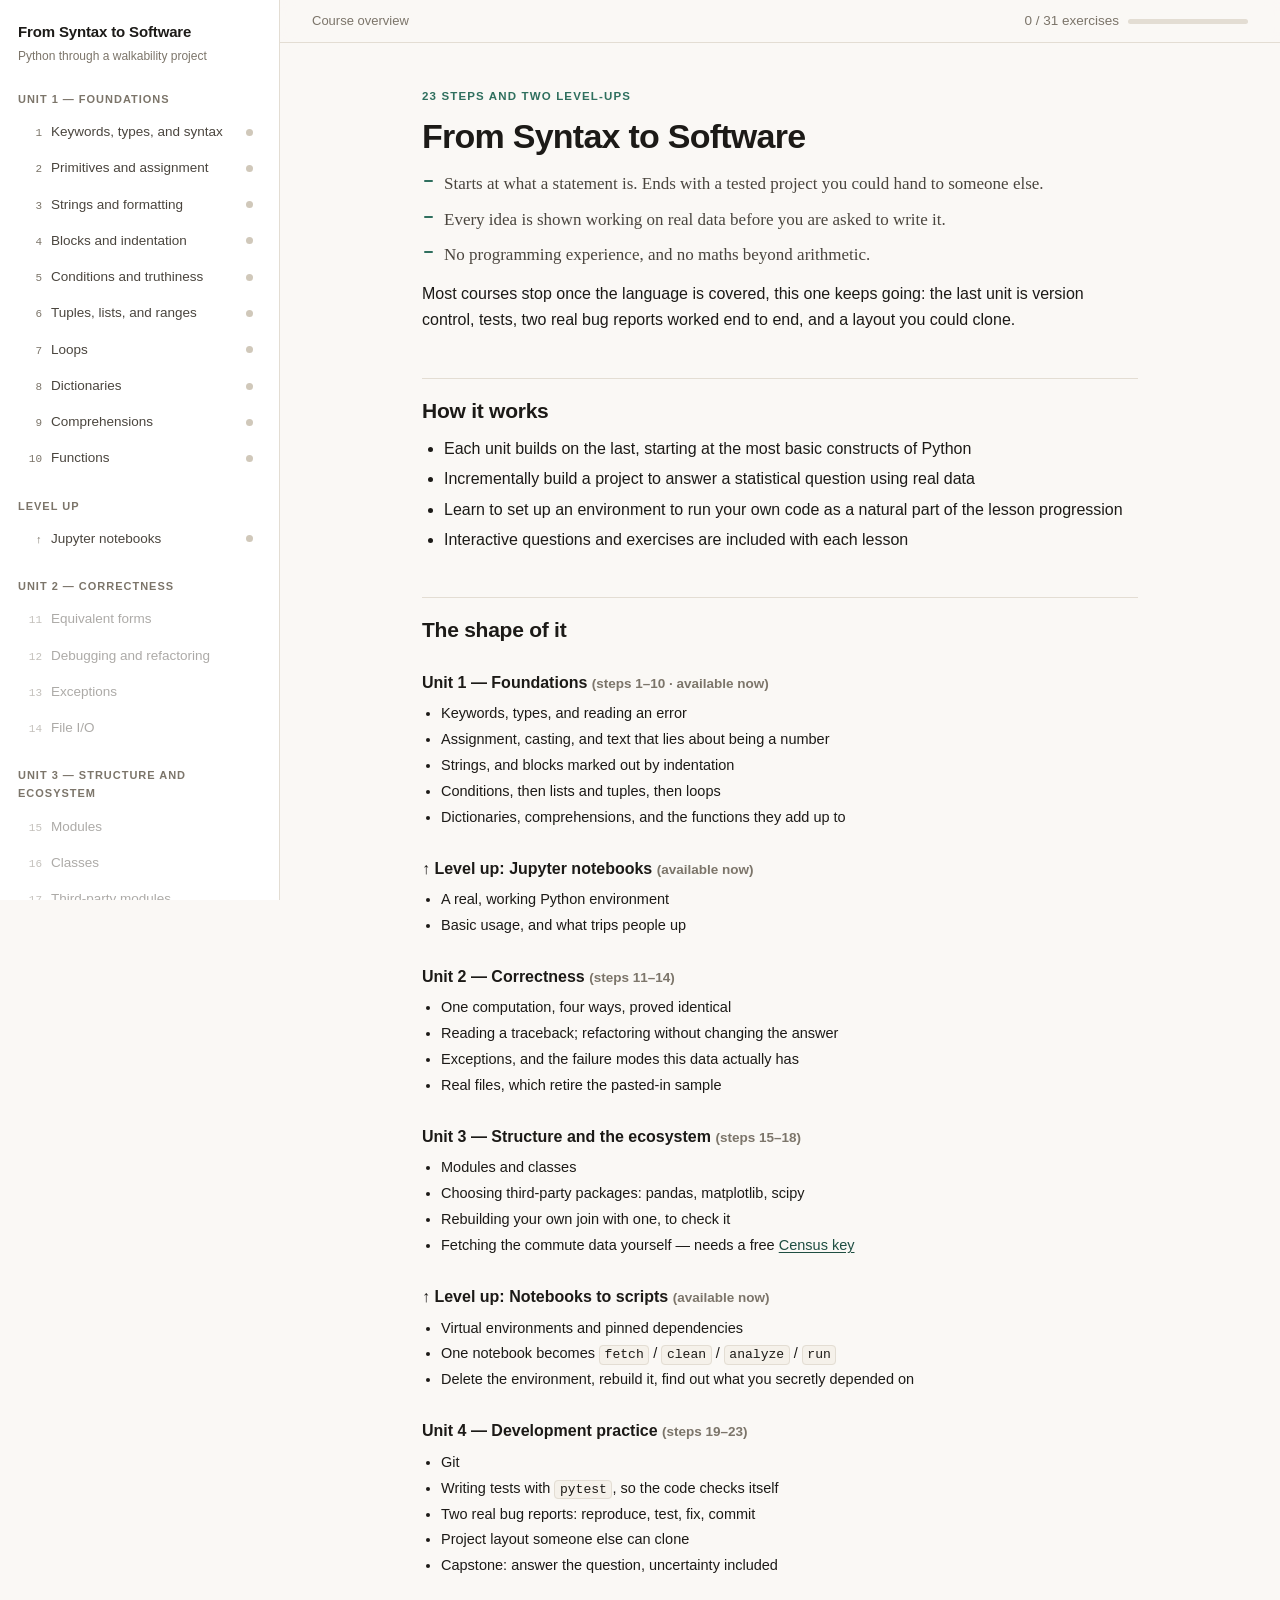
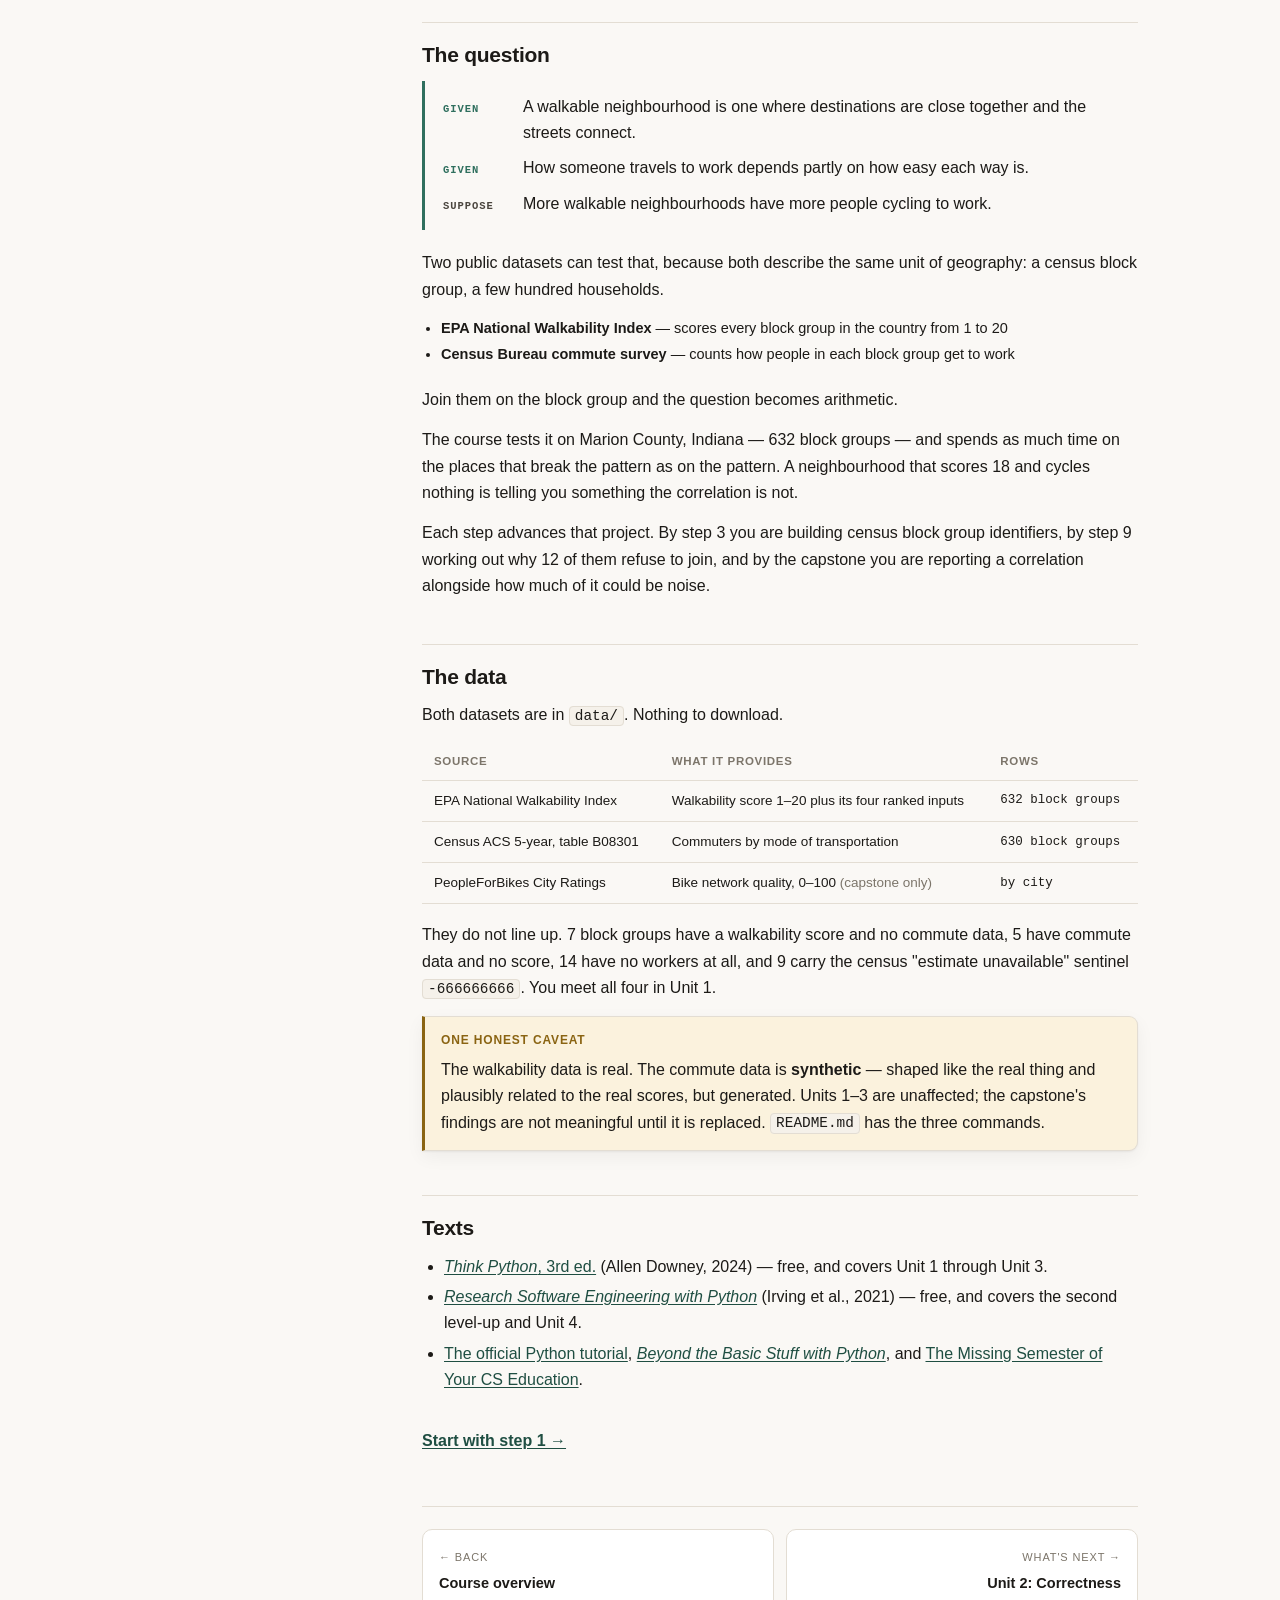
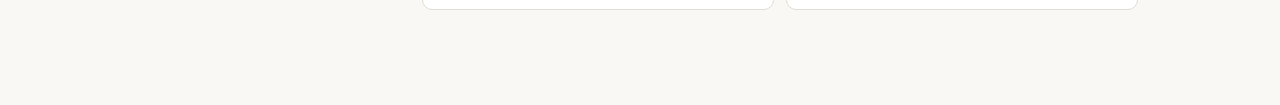
==== index.html @ 18510eaa "Step 3: diagram first, descriptions as a colour-coded list The diagram now comes straight after the " ====
<!doctype html>
<html lang="en">
<head>
<meta charset="utf-8">
<meta name="viewport" content="width=device-width,initial-scale=1">
<title>From Syntax to Software — Python Through a Walkability Project</title>
<link rel="stylesheet" href="assets/course.css?v=05c68d00">
</head>
<body>
<div class="shell">
  <div id="sidebar"></div>
  <div class="main">
    <div id="topbar"></div>
    <div class="wrap">

      <p class="eyebrow">23 steps and two level-ups</p>
      <h1>From Syntax to Software</h1>
      <ul class="lede-points">
        <li>Starts at what a statement is. Ends with a tested project you could
        hand to someone else.</li>
        <li>Every idea is shown working on real data before you are asked to
        write it.</li>
        <li>No programming experience, and no maths beyond arithmetic.</li>
      </ul>

      <p>Most courses stop once the language is covered, this one keeps going:
      the last unit is version control, tests, two real bug reports worked end
      to end, and a layout you could clone.</p>

      <h2>How it works</h2>
      <ul>
        <li>Each unit builds on the last, starting at the most basic constructs
        of Python</li>
        <li>Incrementally build a project to answer a statistical question
        using real data</li>
        <li>Learn to set up an environment to run your own code as a natural
        part of the lesson progression</li>
        <li>Interactive questions and exercises are included with each
        lesson</li>
      </ul>

      <h2>The shape of it</h2>

      <h3>Unit 1 — Foundations <span class="small">(steps 1–10 · available now)</span></h3>
      <ul class="tight">
        <li>Keywords, types, and reading an error</li>
        <li>Assignment, casting, and text that lies about being a number</li>
        <li>Strings, and blocks marked out by indentation</li>
        <li>Conditions, then lists and tuples, then loops</li>
        <li>Dictionaries, comprehensions, and the functions they add up to</li>
      </ul>

      <h3>↑ Level up: Jupyter notebooks <span class="small">(available now)</span></h3>
      <ul class="tight">
        <li>A real, working Python environment</li>
        <li>Basic usage, and what trips people up</li>
      </ul>

      <h3>Unit 2 — Correctness <span class="small">(steps 11–14)</span></h3>
      <ul class="tight">
        <li>One computation, four ways, proved identical</li>
        <li>Reading a traceback; refactoring without changing the answer</li>
        <li>Exceptions, and the failure modes this data actually has</li>
        <li>Real files, which retire the pasted-in sample</li>
      </ul>

      <h3>Unit 3 — Structure and the ecosystem <span class="small">(steps 15–18)</span></h3>
      <ul class="tight">
        <li>Modules and classes</li>
        <li>Choosing third-party packages: pandas, matplotlib, scipy</li>
        <li>Rebuilding your own join with one, to check it</li>
        <li>Fetching the commute data yourself — needs a free
        <a href="https://api.census.gov/data/key_signup.html">Census key</a></li>
      </ul>

      <h3>↑ Level up: Notebooks to scripts <span class="small">(available now)</span></h3>
      <ul class="tight">
        <li>Virtual environments and pinned dependencies</li>
        <li>One notebook becomes <code>fetch</code> / <code>clean</code> /
        <code>analyze</code> / <code>run</code></li>
        <li>Delete the environment, rebuild it, find out what you secretly
        depended on</li>
      </ul>

      <h3>Unit 4 — Development practice <span class="small">(steps 19–23)</span></h3>
      <ul class="tight">
        <li>Git</li>
        <li>Writing tests with <code>pytest</code>, so the code checks itself</li>
        <li>Two real bug reports: reproduce, test, fix, commit</li>
        <li>Project layout someone else can clone</li>
        <li>Capstone: answer the question, uncertainty included</li>
      </ul>

      <h2>The question</h2>
      <div class="premise">
        <p><span class="lbl">Given</span><span>A walkable neighbourhood is one
        where destinations are close together and the streets connect.</span></p>
        <p><span class="lbl">Given</span><span>How someone travels to work
        depends partly on how easy each way is.</span></p>
        <p><span class="lbl">Suppose</span><span>More walkable neighbourhoods
        have more people cycling to work.</span></p>
      </div>

      <p>Two public datasets can test that, because both describe the same
      unit of geography: a census block group, a few hundred households.</p>
      <ul class="tight">
        <li><b>EPA National Walkability Index</b> — scores every block group in
        the country from 1 to 20</li>
        <li><b>Census Bureau commute survey</b> — counts how people in each
        block group get to work</li>
      </ul>
      <p>Join them on the block group and the question becomes arithmetic.</p>
      <p>The course tests it on Marion County, Indiana — 632 block groups — and
      spends as much time on the places that break the pattern as on the
      pattern. A neighbourhood that scores 18 and cycles nothing is telling you
      something the correlation is not.</p>
      <p>Each step advances that project. By step 3 you are building census
      block group identifiers, by step 9 working out why 12 of them refuse to
      join, and by the capstone you are reporting a correlation alongside how
      much of it could be noise.</p>

      <h2>The data</h2>
      <p>Both datasets are in <code>data/</code>. Nothing to download.</p>
      <div class="tablewrap">
      <table>
        <thead><tr><th>Source</th><th>What it provides</th><th>Rows</th></tr></thead>
        <tbody>
          <tr><td>EPA National Walkability Index</td>
              <td>Walkability score 1–20 plus its four ranked inputs</td>
              <td class="mono">632 block groups</td></tr>
          <tr><td>Census ACS 5-year, table B08301</td>
              <td>Commuters by mode of transportation</td>
              <td class="mono">630 block groups</td></tr>
          <tr><td>PeopleForBikes City Ratings</td>
              <td>Bike network quality, 0–100 <span class="small">(capstone only)</span></td>
              <td class="mono">by city</td></tr>
        </tbody>
      </table>
      </div>
      <p>They do not line up. 7 block groups have a walkability score and no
      commute data, 5 have commute data and no score, 14 have no workers at
      all, and 9 carry the census "estimate unavailable" sentinel
      <code>-666666666</code>. You meet all four in Unit 1.</p>

      <div class="note warn">
        <h4>One honest caveat</h4>
        <p>The walkability data is real. The commute data is
        <b>synthetic</b> — shaped like the real thing and plausibly related to
        the real scores, but generated. Units 1–3 are unaffected; the
        capstone's findings are not meaningful until it is replaced.
        <code>README.md</code> has the three commands.</p>
      </div>

      <h2>Texts</h2>
      <ul>
        <li><a href="https://allendowney.github.io/ThinkPython/"><i>Think Python</i>, 3rd ed.</a>
        (Allen Downey, 2024) — free, and covers Unit 1 through Unit 3.</li>
        <li><a href="https://third-bit.com/py-rse/"><i>Research Software Engineering with Python</i></a>
        (Irving et al., 2021) — free, and covers the second level-up and Unit 4.</li>
        <li><a href="https://docs.python.org/3/tutorial/">The official Python tutorial</a>,
        <a href="https://inventwithpython.com/"><i>Beyond the Basic Stuff with Python</i></a>,
        and <a href="https://missing.csail.mit.edu/">The Missing Semester of Your CS Education</a>.</li>
      </ul>

      <p style="margin-top:34px"><a href="steps/step-01.html"><b>Start with step 1 →</b></a></p>

      <div id="pager"></div>
    </div>
  </div>
</div>
<script src="assets/nav.js?v=d4755700"></script>
<script src="assets/runner.js?v=277a066f"></script>
</body>
</html>
---- assets/course.css ----
/* From Syntax to Software — course styles */

:root{
  --bg:#faf8f5; --surface:#fff; --surface-2:#f3efe9;
  --ink:#1c1a17; --ink-2:#4a453e; --muted:#7c756a;
  --line:#e3ddd3; --line-2:#d0c8ba;
  --accent:#2f6f5e; --accent-2:#1f4e42; --accent-wash:#e6f0ec;
  --ok:#2e7d4f; --ok-wash:#e7f3ec;
  --bad:#b3401f; --bad-wash:#fbeae4;
  --warn:#8a6412; --warn-wash:#fbf2dd;
  --code-bg:#f5f1ea;
  --shadow:0 1px 2px rgba(28,26,23,.05), 0 6px 18px rgba(28,26,23,.05);
  --mono:ui-monospace,SFMono-Regular,"SF Mono",Menlo,Consolas,monospace;
  --sans:ui-sans-serif,-apple-system,BlinkMacSystemFont,"Segoe UI",Inter,sans-serif;
  --serif:ui-serif,Georgia,"Iowan Old Style",serif;
}
@media (prefers-color-scheme:dark){
  :root:not([data-theme="light"]){
    --bg:#16181a; --surface:#1e2124; --surface-2:#262a2e;
    --ink:#e9e6e1; --ink-2:#bdb8b1; --muted:#8b857d;
    --line:#2e3338; --line-2:#3c4249;
    --accent:#6fc0a6; --accent-2:#8fd4bd; --accent-wash:#1d2b28;
    --ok:#6fc08a; --ok-wash:#1b2a21;
    --bad:#e8825f; --bad-wash:#2e1d17;
    --warn:#d9ad52; --warn-wash:#2b2418;
    --code-bg:#181b1e;
    --shadow:0 1px 2px rgba(0,0,0,.3), 0 6px 18px rgba(0,0,0,.25);
  }
}
:root[data-theme="dark"]{
  --bg:#16181a; --surface:#1e2124; --surface-2:#262a2e;
  --ink:#e9e6e1; --ink-2:#bdb8b1; --muted:#8b857d;
  --line:#2e3338; --line-2:#3c4249;
  --accent:#6fc0a6; --accent-2:#8fd4bd; --accent-wash:#1d2b28;
  --ok:#6fc08a; --ok-wash:#1b2a21;
  --bad:#e8825f; --bad-wash:#2e1d17;
  --warn:#d9ad52; --warn-wash:#2b2418;
  --code-bg:#181b1e;
  --shadow:0 1px 2px rgba(0,0,0,.3), 0 6px 18px rgba(0,0,0,.25);
}

*{box-sizing:border-box}
html{scroll-behavior:smooth}
body{
  margin:0; background:var(--bg); color:var(--ink);
  font:16px/1.65 var(--sans);
  -webkit-font-smoothing:antialiased;
}
a{color:var(--accent-2); text-underline-offset:2px}
a:hover{color:var(--accent)}
code{font-family:var(--mono); font-size:.9em}
:not(pre)>code{
  background:var(--code-bg); border:1px solid var(--line);
  padding:.08em .35em; border-radius:4px; white-space:nowrap;
}

/* ---------- shell ---------- */
.shell{display:flex; min-height:100vh}
.sidebar{
  width:280px; flex:0 0 280px; border-right:1px solid var(--line);
  background:var(--surface); padding:22px 18px 40px; position:sticky; top:0;
  height:100vh; overflow-y:auto;
}
.sidebar .brand{display:block; text-decoration:none; color:inherit; margin-bottom:4px}
.sidebar .brand b{display:block; font-size:15px; line-height:1.3; letter-spacing:-.01em}
.sidebar .brand span{font-size:12px; color:var(--muted)}
.unit-label{
  font-size:11px; letter-spacing:.09em; text-transform:uppercase;
  color:var(--muted); margin:22px 0 8px; font-weight:600;
}
.toc{list-style:none; margin:0; padding:0}
.toc a{
  display:flex; gap:9px; align-items:baseline; text-decoration:none;
  color:var(--ink-2); padding:5px 8px; border-radius:6px; font-size:13.5px;
}
.toc a:hover{background:var(--surface-2); color:var(--ink)}
.toc a[aria-current]{background:var(--accent-wash); color:var(--accent-2); font-weight:600}
.toc .n{
  font-family:var(--mono); font-size:11px; color:var(--muted);
  min-width:16px; text-align:right; flex:0 0 auto;
}
.toc a[aria-current] .n{color:var(--accent-2)}
.toc .dot{
  margin-left:auto; width:7px; height:7px; border-radius:50%;
  background:var(--line-2); flex:0 0 auto; align-self:center;
}
.toc .dot.done{background:var(--ok)}
.toc .dot.part{background:var(--warn)}

.main{flex:1; min-width:0; display:flex; flex-direction:column}
.wrap{width:100%; max-width:780px; margin:0 auto; padding:44px 32px 96px}

/* ---------- typography ---------- */
.eyebrow{
  font-size:11.5px; letter-spacing:.1em; text-transform:uppercase;
  color:var(--accent); font-weight:700; margin:0 0 10px;
}
h1{font:600 34px/1.18 var(--sans); letter-spacing:-.022em; margin:0 0 10px}
h2{
  font:600 21px/1.3 var(--sans); letter-spacing:-.012em;
  margin:44px 0 12px; padding-top:18px; border-top:1px solid var(--line);
}
h3{font:600 16px/1.4 var(--sans); margin:28px 0 8px}
.lede{font:400 18.5px/1.6 var(--serif); color:var(--ink-2); margin:0 0 8px}
p{margin:0 0 14px}
ul,ol{margin:0 0 14px; padding-left:22px}
li{margin:4px 0}
.small{font-size:13.5px; color:var(--muted)}

/* ---------- lede as points ---------- */
.lede-points{list-style:none; margin:0 0 8px; padding:0}
.lede-points li{
  font:400 17px/1.5 var(--serif); color:var(--ink-2);
  padding:5px 0 5px 22px; position:relative; margin:0;
}
.lede-points li::before{
  content:""; position:absolute; left:2px; top:14px;
  width:9px; height:2px; background:var(--accent); border-radius:1px;
}

/* ---------- keyword explorer ---------- */
.kwgrid{
  display:grid; grid-template-columns:repeat(auto-fill, minmax(96px, 1fr));
  gap:6px; margin:0 0 14px;
}
.kw{
  font:500 13px/1 var(--mono); padding:10px 6px; text-align:center;
  border:1px solid var(--line); border-radius:7px;
  background:var(--surface); color:var(--ink); cursor:pointer;
}
.kw:hover{border-color:var(--accent); background:var(--surface-2)}
.kw[aria-pressed="true"]{
  background:var(--accent); border-color:var(--accent); color:#fff;
}
.kw.unused{color:var(--muted); background:var(--bg)}
.kw.unused[aria-pressed="true"]{color:#fff; background:var(--muted); border-color:var(--muted)}
.kw-about{
  border:1px solid var(--line); border-left:3px solid var(--accent);
  border-radius:0 9px 9px 0; background:var(--surface);
  padding:14px 16px; box-shadow:var(--shadow); min-height:92px;
}
.kw-about .word{font:600 16px/1.2 var(--mono); color:var(--accent-2); margin:0 0 6px}
.kw-about .what{margin:0 0 6px}
.kw-about .where{font-size:13px; color:var(--muted); margin:0}

/* ---------- code ---------- */
pre{
  background:var(--code-bg); border:1px solid var(--line); border-radius:9px;
  padding:14px 16px; overflow-x:auto; margin:0 0 16px;
  font-family:var(--mono); font-size:13px; line-height:1.6;
}
pre .c{color:var(--muted); font-style:italic}
pre .o{color:var(--bad)}
pre .g{color:var(--ok)}

.tight{margin:0 0 20px; padding-left:19px}
.tight li{margin:2px 0; font-size:14.5px}

/* ---------- callouts ---------- */
.note{
  border:1px solid var(--line); border-left:3px solid var(--accent);
  background:var(--surface); border-radius:0 9px 9px 0;
  padding:14px 16px; margin:0 0 18px; box-shadow:var(--shadow);
}
.note.warn{border-left-color:var(--warn); background:var(--warn-wash)}
.note.trap{border-left-color:var(--bad); background:var(--bad-wash)}
.note h4{
  margin:0 0 6px; font-size:12px; letter-spacing:.07em;
  text-transform:uppercase; color:var(--muted);
}
.note.warn h4{color:var(--warn)} .note.trap h4{color:var(--bad)}
.note :last-child{margin-bottom:0}

/* ---------- colour-coded parts list ---------- */
.parts{list-style:none; margin:0 0 18px; padding:0; display:grid; gap:8px}
.parts li{display:flex; gap:12px; align-items:baseline; font-size:14.5px}
.parts .k{
  flex:0 0 92px; font:700 13px/1.5 var(--mono); letter-spacing:.01em;
}
.parts .k.v{color:var(--accent)}
.parts .k.d{color:var(--bad)}
.parts .k.m{color:var(--warn)}
.parts .k.a{color:var(--ok)}
@media (max-width:520px){
  .parts li{display:block}
  .parts .k{display:block; margin-bottom:1px}
}

/* ---------- premise block ---------- */
.premise{
  border-left:3px solid var(--accent); padding:4px 0 4px 18px;
  margin:0 0 20px;
}
.premise p{margin:9px 0; display:flex; gap:14px; align-items:baseline}
.premise .lbl{
  flex:0 0 66px; font:700 10.5px/1.6 var(--mono); letter-spacing:.09em;
  text-transform:uppercase; color:var(--accent);
}
.premise p:last-child .lbl{color:var(--ink-2)}

/* ---------- project + check blocks ---------- */
.project,.checkq{
  border:1px solid var(--line); border-radius:11px; background:var(--surface);
  padding:16px 18px; margin:0 0 18px; box-shadow:var(--shadow);
}
.project>h4,.checkq>summary{
  margin:0 0 8px; font-size:12px; letter-spacing:.07em;
  text-transform:uppercase; color:var(--accent); font-weight:700;
}
.checkq{padding:0}
.checkq>summary{
  cursor:pointer; padding:14px 18px; margin:0; list-style:none;
  display:flex; justify-content:space-between; align-items:center; gap:12px;
}
.checkq>summary::-webkit-details-marker{display:none}
.checkq>summary::after{content:"▸"; color:var(--muted); font-size:14px}
.checkq[open]>summary::after{content:"▾"}
.checkq>summary .q{
  text-transform:none; letter-spacing:0; color:var(--ink);
  font-size:15px; font-weight:500;
}
.checkq .ans{padding:0 18px 16px; border-top:1px solid var(--line); margin-top:2px}
.checkq .ans p:first-child{margin-top:14px}

/* ---------- exercises ---------- */
.ex{
  border:1px solid var(--line-2); border-radius:12px; background:var(--surface);
  margin:0 0 22px; overflow:hidden; box-shadow:var(--shadow);
}
.ex.passed{border-color:var(--ok)}
.ex-head{
  display:flex; align-items:center; gap:10px; padding:12px 16px;
  background:var(--surface-2); border-bottom:1px solid var(--line);
}
.ex-head .tag{
  font:700 10.5px/1 var(--mono); letter-spacing:.08em; text-transform:uppercase;
  color:var(--accent-2); background:var(--accent-wash);
  padding:5px 7px; border-radius:5px; border:1px solid var(--line);
}
.ex-head .ttl{font-weight:600; font-size:14.5px}
.ex-head .state{margin-left:auto; font-size:12px; color:var(--muted)}
.ex.passed .ex-head .state{color:var(--ok); font-weight:600}
.ex-body{padding:14px 16px}
.ex-body>p:first-child{margin-top:0}
.ex textarea{
  width:100%; border:1px solid var(--line-2); border-radius:8px;
  background:var(--code-bg); color:var(--ink); padding:12px 14px;
  font-family:var(--mono); font-size:13px; line-height:1.6;
  resize:vertical; min-height:96px; tab-size:4;
}
.ex textarea:focus{outline:2px solid var(--accent); outline-offset:-1px}
.ex-bar{display:flex; gap:8px; align-items:center; margin-top:10px; flex-wrap:wrap}
button{
  font:600 13px/1 var(--sans); padding:9px 15px; border-radius:7px;
  border:1px solid var(--line-2); background:var(--surface); color:var(--ink);
  cursor:pointer;
}
button:hover{background:var(--surface-2)}
button.primary{background:var(--accent); border-color:var(--accent); color:#fff}
button.primary:hover{background:var(--accent-2)}
button:disabled{opacity:.5; cursor:default}
.ex-bar .hint{font-size:12px; color:var(--muted); margin-left:auto}

.out{margin-top:12px; display:none}
.out.show{display:block}
.out pre{margin:0 0 10px; font-size:12.5px; background:var(--code-bg)}
.out pre.err{border-color:var(--bad); background:var(--bad-wash); color:var(--bad)}
.checks{list-style:none; margin:0; padding:0; display:grid; gap:6px}
.checks li{
  display:flex; gap:9px; align-items:flex-start; font-size:13px;
  padding:9px 11px; border-radius:7px; border:1px solid var(--line);
}
.checks li.ok{background:var(--ok-wash); border-color:var(--ok)}
.checks li.no{background:var(--bad-wash); border-color:var(--bad)}
.checks .mark{font-family:var(--mono); font-weight:700; flex:0 0 auto}
.checks li.ok .mark{color:var(--ok)} .checks li.no .mark{color:var(--bad)}
.checks .detail{
  display:block; font-family:var(--mono); font-size:12px;
  color:var(--ink-2); margin-top:4px; white-space:pre-wrap; word-break:break-word;
}

/* ---------- inline quiz ---------- */
.quiz{
  border:1px solid var(--line-2); border-radius:12px; background:var(--surface);
  margin:0 0 22px; overflow:hidden; box-shadow:var(--shadow);
}
.quiz.correct{border-color:var(--ok); box-shadow:0 0 0 1px var(--ok), var(--shadow)}
.quiz-head{
  display:flex; align-items:center; gap:10px; padding:12px 16px;
  background:var(--surface-2); border-bottom:1px solid var(--line);
}
.quiz-head .tag{
  font:700 10.5px/1 var(--mono); letter-spacing:.08em; text-transform:uppercase;
  color:var(--accent-2); background:var(--accent-wash);
  padding:5px 7px; border-radius:5px; border:1px solid var(--line);
}
.quiz-head .ttl{font-weight:600; font-size:14.5px}
.quiz-body{padding:14px 16px}
.quiz-body>p:first-child{margin-top:0}
.quiz-body pre{margin:0 0 12px}
.quiz-cols{display:grid; grid-template-columns:1fr 1fr; gap:26px; margin:0 0 4px}
.quiz-cols pre{margin:0}
.quiz-part .lab{
  font:700 10.5px/1 var(--mono); letter-spacing:.09em; text-transform:uppercase;
  color:var(--muted); margin:0 0 7px;
}
.quiz-part{min-width:0}
.quiz-part .ask{font-size:13.5px; font-weight:600; margin:14px 0 9px}
.quiz-opts{display:grid; gap:8px; margin:0}
.quiz-opt[aria-pressed="true"]{border-color:var(--accent); background:var(--accent-wash)}
.quiz-opt[aria-pressed="true"] .mark{color:var(--accent-2)}
.quiz-bar{
  display:flex; align-items:center; gap:14px; flex-wrap:wrap;
  margin-top:20px; padding-top:16px; border-top:1px solid var(--line);
}
.quiz-bar button{flex:0 0 auto}
.quiz-bar .hint{flex:1 1 140px; min-width:0; font-size:12.5px; color:var(--muted)}
.part-note{
  margin:10px 0 0; padding:10px 12px; border-radius:7px; font-size:13px;
  border:1px solid var(--line-2); background:var(--surface-2);
}
.part-note.nudge{background:var(--warn-wash); border-color:var(--warn)}
.part-note.answer{background:var(--ok-wash); border-color:var(--ok)}
.part-note :last-child{margin-bottom:0}

/* highlighted lines in a revealed snippet */
pre .ln{display:block}
pre .ln.hl{
  background:var(--warn-wash); box-shadow:inset 3px 0 var(--warn);
  margin:0 -16px; padding:0 13px;
}
.quiz-opt{
  display:flex; align-items:baseline; gap:11px;
  text-align:left; padding:10px 13px; font:400 14px/1.45 var(--sans);
  border:1px solid var(--line-2); border-radius:8px;
  background:var(--surface); color:var(--ink); cursor:pointer; width:100%;
}
.quiz-opt:hover:not(:disabled){border-color:var(--accent); background:var(--surface-2)}
.quiz-opt .mark{
  flex:0 0 auto; width:15px; text-align:center;
  font:700 11.5px/1.5 var(--mono); color:var(--muted);
}
.quiz-opt.right{background:var(--ok-wash); border-color:var(--ok)}
.quiz-opt.right .mark{color:var(--ok)}
.quiz-opt.wrong{background:var(--bad-wash); border-color:var(--bad)}
.quiz-opt.wrong .mark{color:var(--bad)}
.quiz-opt:disabled{cursor:default; opacity:1}
.quiz-opt.faded:disabled{opacity:.45}
.quiz-why{
  margin:14px 0 0; padding:12px 14px; border-radius:8px;
  background:var(--surface-2); border:1px solid var(--line); font-size:14px;
}
.quiz-why .verdict{
  margin:0 0 8px; font:700 14px/1.2 var(--sans); color:var(--ok);
  letter-spacing:.01em;
}
.quiz-why :last-child{margin-bottom:0}
@media (max-width:640px){ .quiz-cols{grid-template-columns:1fr; gap:30px} }

/* ---------- diagrams ---------- */
figure{margin:0 0 22px}
figure svg{
  display:block; width:100%; height:auto;
  background:var(--surface); border:1px solid var(--line);
  border-radius:11px; box-shadow:var(--shadow);
}
figcaption{font-size:13px; color:var(--muted); margin-top:9px; line-height:1.5}
.svg-ink{fill:var(--ink)} .svg-muted{fill:var(--muted)} .svg-accent{fill:var(--accent)}
.svg-bad{fill:var(--bad)} .svg-ok{fill:var(--ok)}
.svg-line{stroke:var(--line-2); fill:none}
.svg-box{fill:var(--surface-2); stroke:var(--line-2)}
text{font-family:var(--sans); font-size:12px}
text.mono{font-family:var(--mono)}

/* ---------- tables ---------- */
.tablewrap{overflow-x:auto; margin:0 0 18px}
table{border-collapse:collapse; width:100%; font-size:13.5px}
th,td{text-align:left; padding:9px 12px; border-bottom:1px solid var(--line)}
th{font-size:11.5px; letter-spacing:.06em; text-transform:uppercase; color:var(--muted)}
tbody tr:hover{background:var(--surface-2)}
td.mono,th.mono{font-family:var(--mono); font-size:12.5px}

/* ---------- footer nav ---------- */
.pager{display:flex; gap:12px; margin-top:52px; padding-top:22px; border-top:1px solid var(--line)}
.pager a{
  flex:1; text-decoration:none; color:inherit; border:1px solid var(--line);
  border-radius:10px; padding:13px 16px; background:var(--surface);
}
.pager a:hover{border-color:var(--accent); background:var(--surface-2)}
.pager .dir{font-size:11px; letter-spacing:.08em; text-transform:uppercase; color:var(--muted)}
.pager .t{font-weight:600; font-size:14.5px; margin-top:3px; display:block}
.pager .next{text-align:right}

/* ---------- topbar ---------- */
.topbar{
  position:sticky; top:0; z-index:5; display:flex; align-items:center; gap:14px;
  padding:10px 32px; border-bottom:1px solid var(--line);
  background:color-mix(in srgb, var(--bg) 88%, transparent);
  backdrop-filter:blur(8px); font-size:13px; color:var(--muted);
}
.topbar .prog{margin-left:auto; display:flex; align-items:center; gap:9px}
.bar{width:120px; height:5px; border-radius:3px; background:var(--line); overflow:hidden}
.bar i{display:block; height:100%; background:var(--accent); width:0; transition:width .3s}
.menu-btn{display:none}

@media (max-width:900px){
  .shell{display:block}
  .sidebar{
    position:static; width:auto; height:auto; border-right:0;
    border-bottom:1px solid var(--line); display:none; padding:16px 20px 24px;
  }
  .sidebar.open{display:block}
  .menu-btn{display:inline-block}
  .wrap{padding:28px 20px 72px}
  .topbar{padding:10px 20px}
  h1{font-size:27px}
  .pager{flex-direction:column}
}
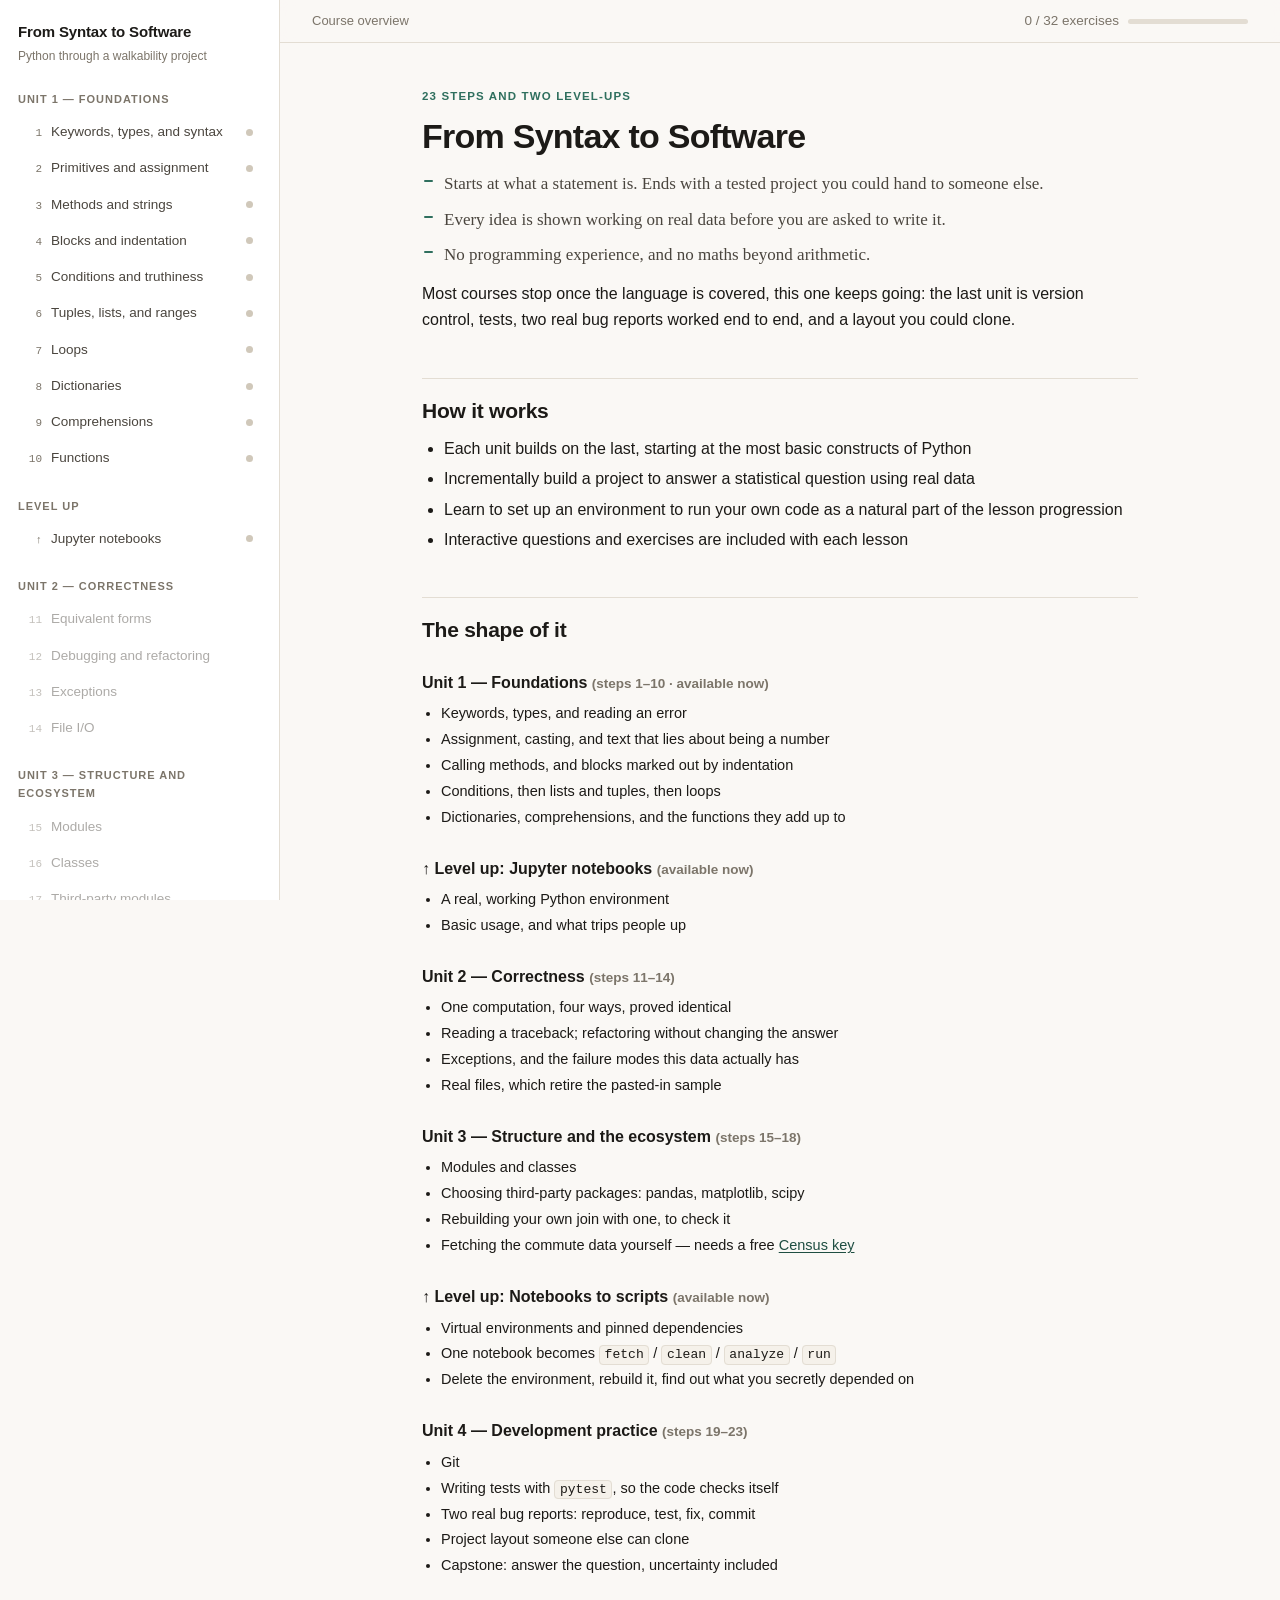
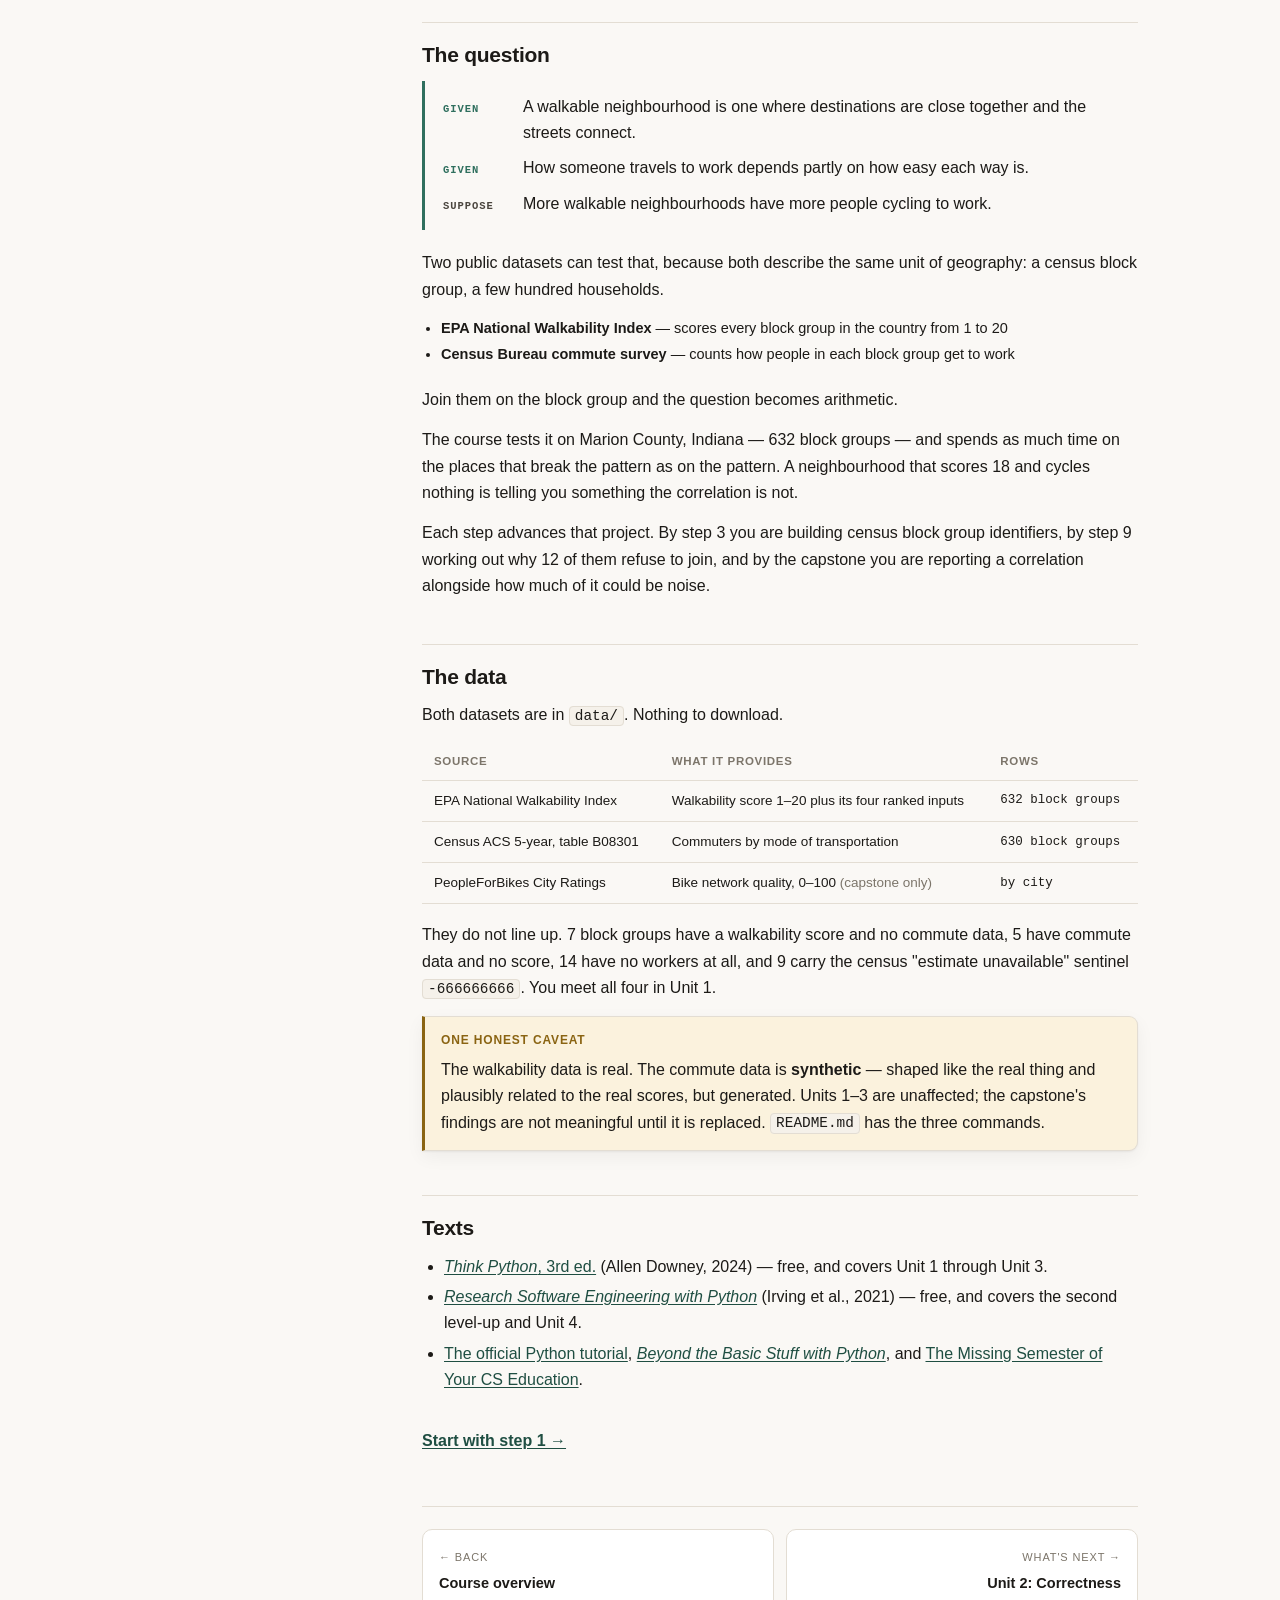
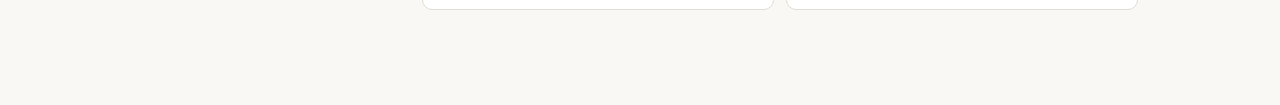
==== commit 1b2bd25e: "Step 3 becomes "Methods and strings", with somewhere to use them The title said "Strings and formatt" ====
--- a/index.html
+++ b/index.html
@@ -45,7 +45,7 @@
       <ul class="tight">
         <li>Keywords, types, and reading an error</li>
         <li>Assignment, casting, and text that lies about being a number</li>
-        <li>Strings, and blocks marked out by indentation</li>
+        <li>Calling methods, and blocks marked out by indentation</li>
         <li>Conditions, then lists and tuples, then loops</li>
         <li>Dictionaries, comprehensions, and the functions they add up to</li>
       </ul>
@@ -168,7 +168,7 @@
     </div>
   </div>
 </div>
-<script src="assets/nav.js?v=d4755700"></script>
+<script src="assets/nav.js?v=0748a261"></script>
 <script src="assets/runner.js?v=277a066f"></script>
 </body>
 </html>
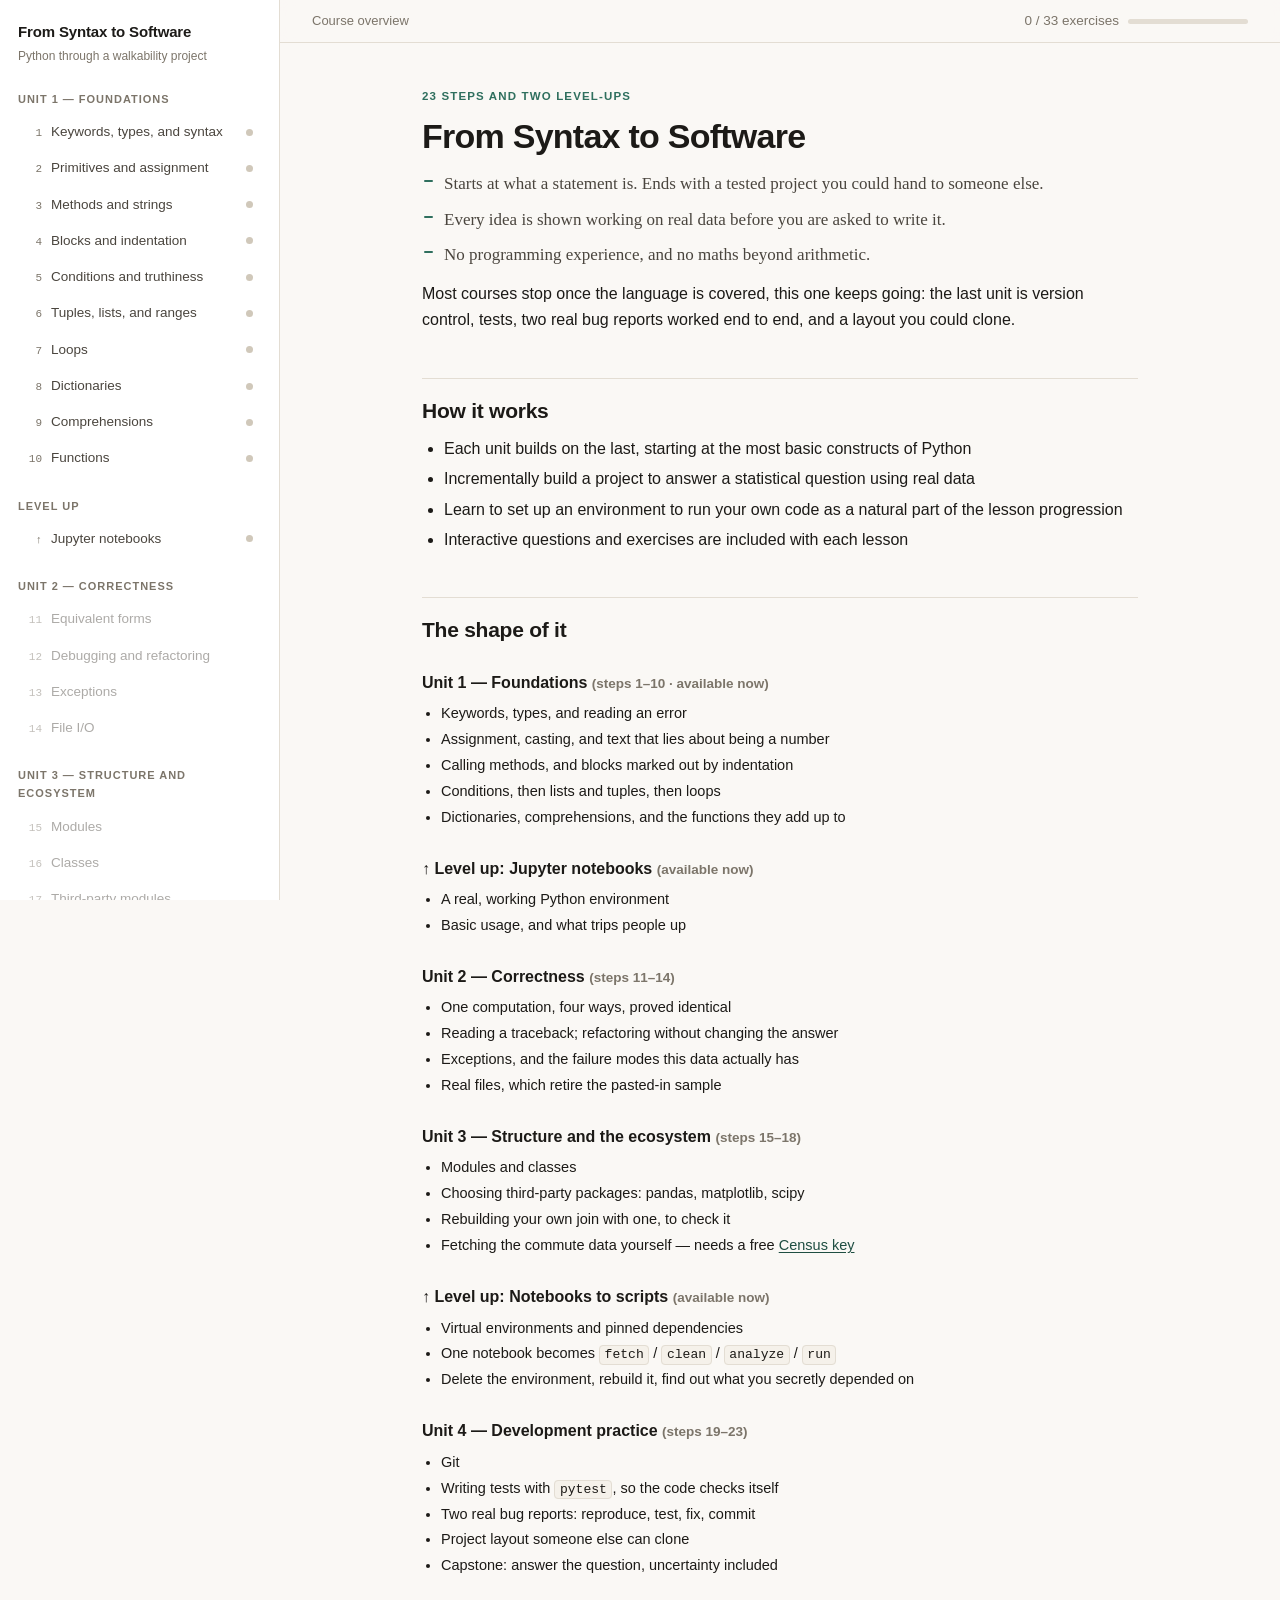
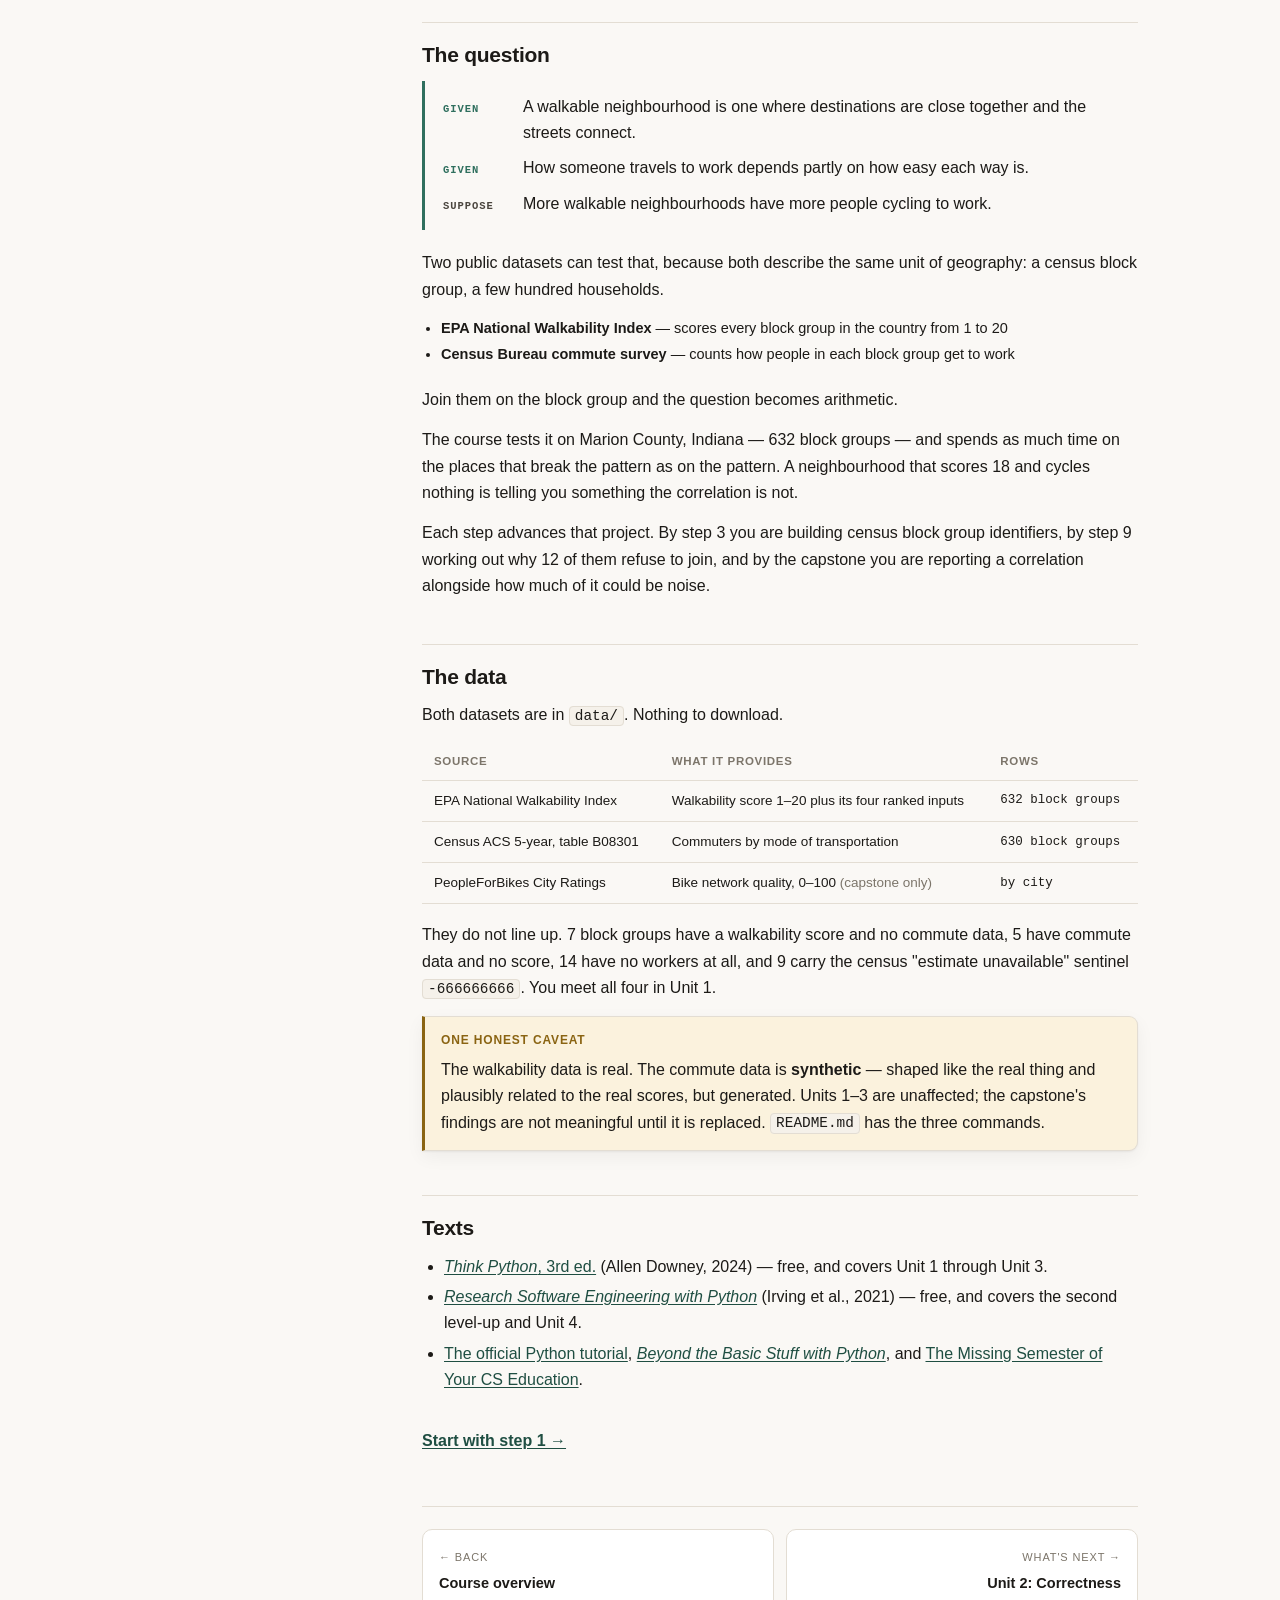
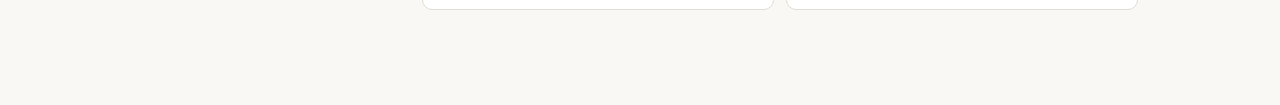
==== commit 1343ddd3: "Step 3: an interpolation exercise before the format spec Build one line, exactly:    MERIDIAN-KESSLE" ====
--- a/index.html
+++ b/index.html
@@ -168,7 +168,7 @@
     </div>
   </div>
 </div>
-<script src="assets/nav.js?v=0748a261"></script>
+<script src="assets/nav.js?v=7931b038"></script>
 <script src="assets/runner.js?v=277a066f"></script>
 </body>
 </html>
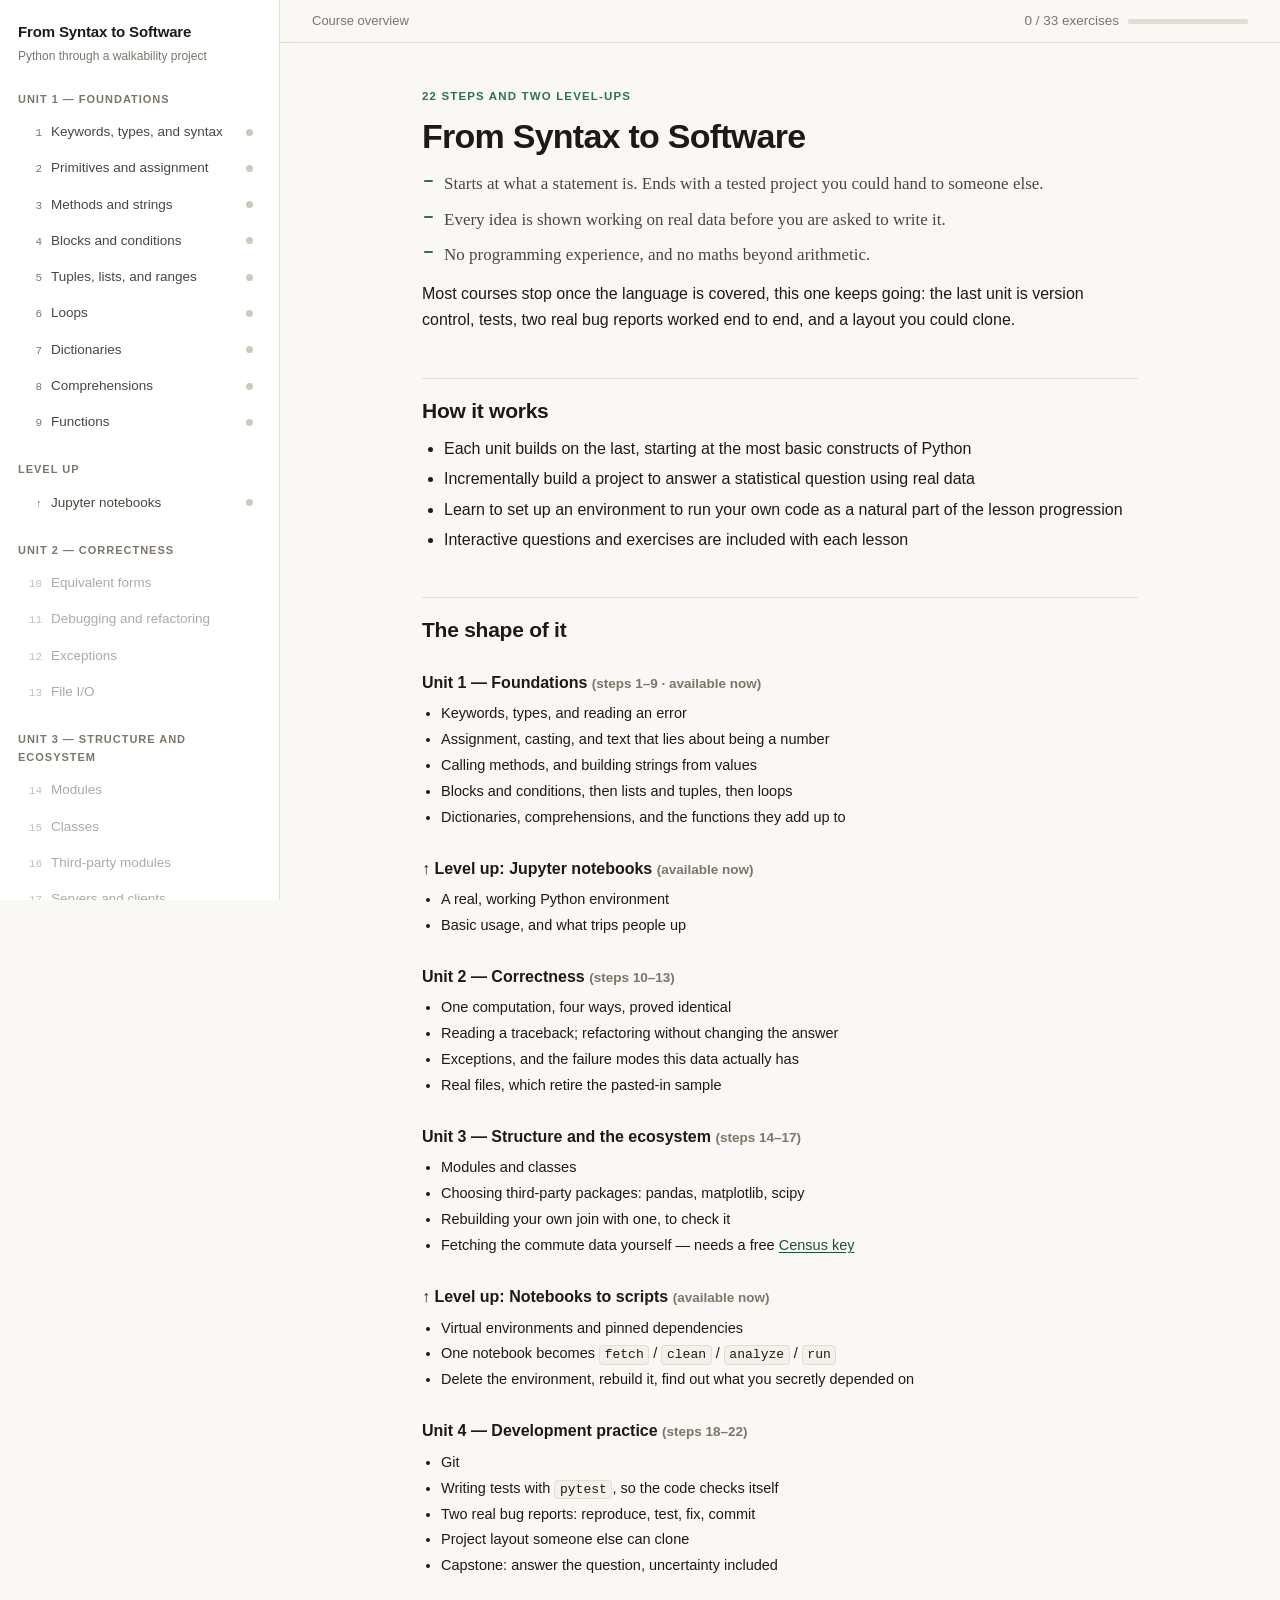
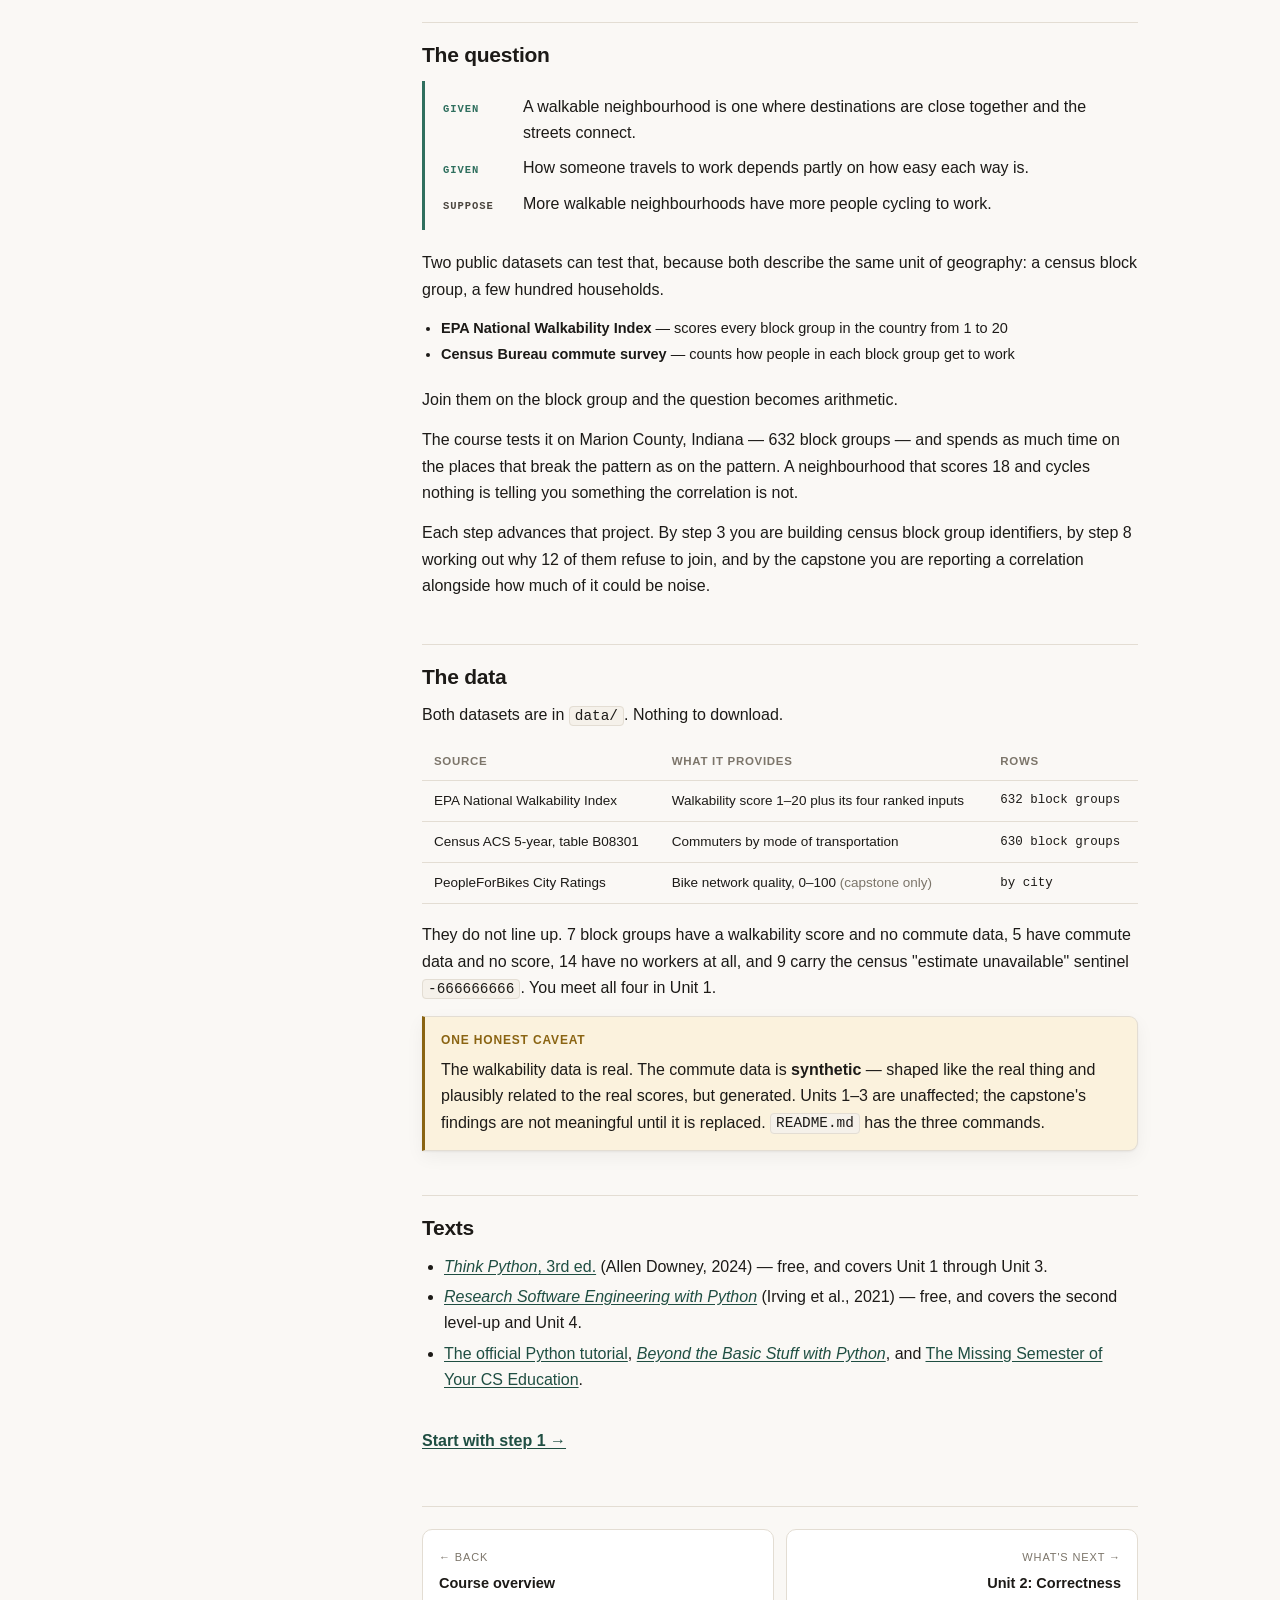
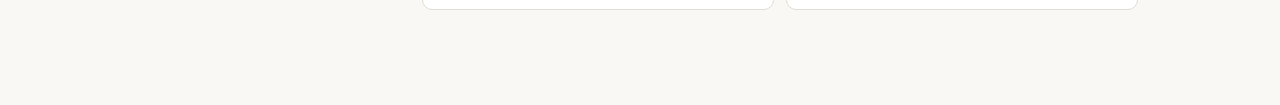
==== commit f7fa237c: "Merge blocks and conditions into one step Unit 1 is nine steps. Blocks was the thinnest page in the " ====
--- a/index.html
+++ b/index.html
@@ -13,7 +13,7 @@
     <div id="topbar"></div>
     <div class="wrap">
 
-      <p class="eyebrow">23 steps and two level-ups</p>
+      <p class="eyebrow">22 steps and two level-ups</p>
       <h1>From Syntax to Software</h1>
       <ul class="lede-points">
         <li>Starts at what a statement is. Ends with a tested project you could
@@ -41,12 +41,12 @@
 
       <h2>The shape of it</h2>
 
-      <h3>Unit 1 — Foundations <span class="small">(steps 1–10 · available now)</span></h3>
+      <h3>Unit 1 — Foundations <span class="small">(steps 1–9 · available now)</span></h3>
       <ul class="tight">
         <li>Keywords, types, and reading an error</li>
         <li>Assignment, casting, and text that lies about being a number</li>
-        <li>Calling methods, and blocks marked out by indentation</li>
-        <li>Conditions, then lists and tuples, then loops</li>
+        <li>Calling methods, and building strings from values</li>
+        <li>Blocks and conditions, then lists and tuples, then loops</li>
         <li>Dictionaries, comprehensions, and the functions they add up to</li>
       </ul>
 
@@ -56,7 +56,7 @@
         <li>Basic usage, and what trips people up</li>
       </ul>
 
-      <h3>Unit 2 — Correctness <span class="small">(steps 11–14)</span></h3>
+      <h3>Unit 2 — Correctness <span class="small">(steps 10–13)</span></h3>
       <ul class="tight">
         <li>One computation, four ways, proved identical</li>
         <li>Reading a traceback; refactoring without changing the answer</li>
@@ -64,13 +64,13 @@
         <li>Real files, which retire the pasted-in sample</li>
       </ul>
 
-      <h3>Unit 3 — Structure and the ecosystem <span class="small">(steps 15–18)</span></h3>
+      <h3>Unit 3 — Structure and the ecosystem <span class="small">(steps 14–17)</span></h3>
       <ul class="tight">
         <li>Modules and classes</li>
         <li>Choosing third-party packages: pandas, matplotlib, scipy</li>
         <li>Rebuilding your own join with one, to check it</li>
         <li>Fetching the commute data yourself — needs a free
-        <a href="https://api.census.gov/data/key_signup.html">Census key</a></li>
+        <a href="https://api.census.gov/data/key_signup.html" target="_blank" rel="noopener noreferrer">Census key</a></li>
       </ul>
 
       <h3>↑ Level up: Notebooks to scripts <span class="small">(available now)</span></h3>
@@ -82,7 +82,7 @@
         depended on</li>
       </ul>
 
-      <h3>Unit 4 — Development practice <span class="small">(steps 19–23)</span></h3>
+      <h3>Unit 4 — Development practice <span class="small">(steps 18–22)</span></h3>
       <ul class="tight">
         <li>Git</li>
         <li>Writing tests with <code>pytest</code>, so the code checks itself</li>
@@ -115,7 +115,7 @@
       pattern. A neighbourhood that scores 18 and cycles nothing is telling you
       something the correlation is not.</p>
       <p>Each step advances that project. By step 3 you are building census
-      block group identifiers, by step 9 working out why 12 of them refuse to
+      block group identifiers, by step 8 working out why 12 of them refuse to
       join, and by the capstone you are reporting a correlation alongside how
       much of it could be noise.</p>
 
@@ -153,13 +153,13 @@
 
       <h2>Texts</h2>
       <ul>
-        <li><a href="https://allendowney.github.io/ThinkPython/"><i>Think Python</i>, 3rd ed.</a>
+        <li><a href="https://allendowney.github.io/ThinkPython/" target="_blank" rel="noopener noreferrer"><i>Think Python</i>, 3rd ed.</a>
         (Allen Downey, 2024) — free, and covers Unit 1 through Unit 3.</li>
-        <li><a href="https://third-bit.com/py-rse/"><i>Research Software Engineering with Python</i></a>
+        <li><a href="https://third-bit.com/py-rse/" target="_blank" rel="noopener noreferrer"><i>Research Software Engineering with Python</i></a>
         (Irving et al., 2021) — free, and covers the second level-up and Unit 4.</li>
-        <li><a href="https://docs.python.org/3/tutorial/">The official Python tutorial</a>,
-        <a href="https://inventwithpython.com/"><i>Beyond the Basic Stuff with Python</i></a>,
-        and <a href="https://missing.csail.mit.edu/">The Missing Semester of Your CS Education</a>.</li>
+        <li><a href="https://docs.python.org/3/tutorial/" target="_blank" rel="noopener noreferrer">The official Python tutorial</a>,
+        <a href="https://inventwithpython.com/" target="_blank" rel="noopener noreferrer"><i>Beyond the Basic Stuff with Python</i></a>,
+        and <a href="https://missing.csail.mit.edu/" target="_blank" rel="noopener noreferrer">The Missing Semester of Your CS Education</a>.</li>
       </ul>
 
       <p style="margin-top:34px"><a href="steps/step-01.html"><b>Start with step 1 →</b></a></p>
@@ -168,7 +168,7 @@
     </div>
   </div>
 </div>
-<script src="assets/nav.js?v=7931b038"></script>
+<script src="assets/nav.js?v=a0f4b0dc"></script>
 <script src="assets/runner.js?v=277a066f"></script>
 </body>
 </html>
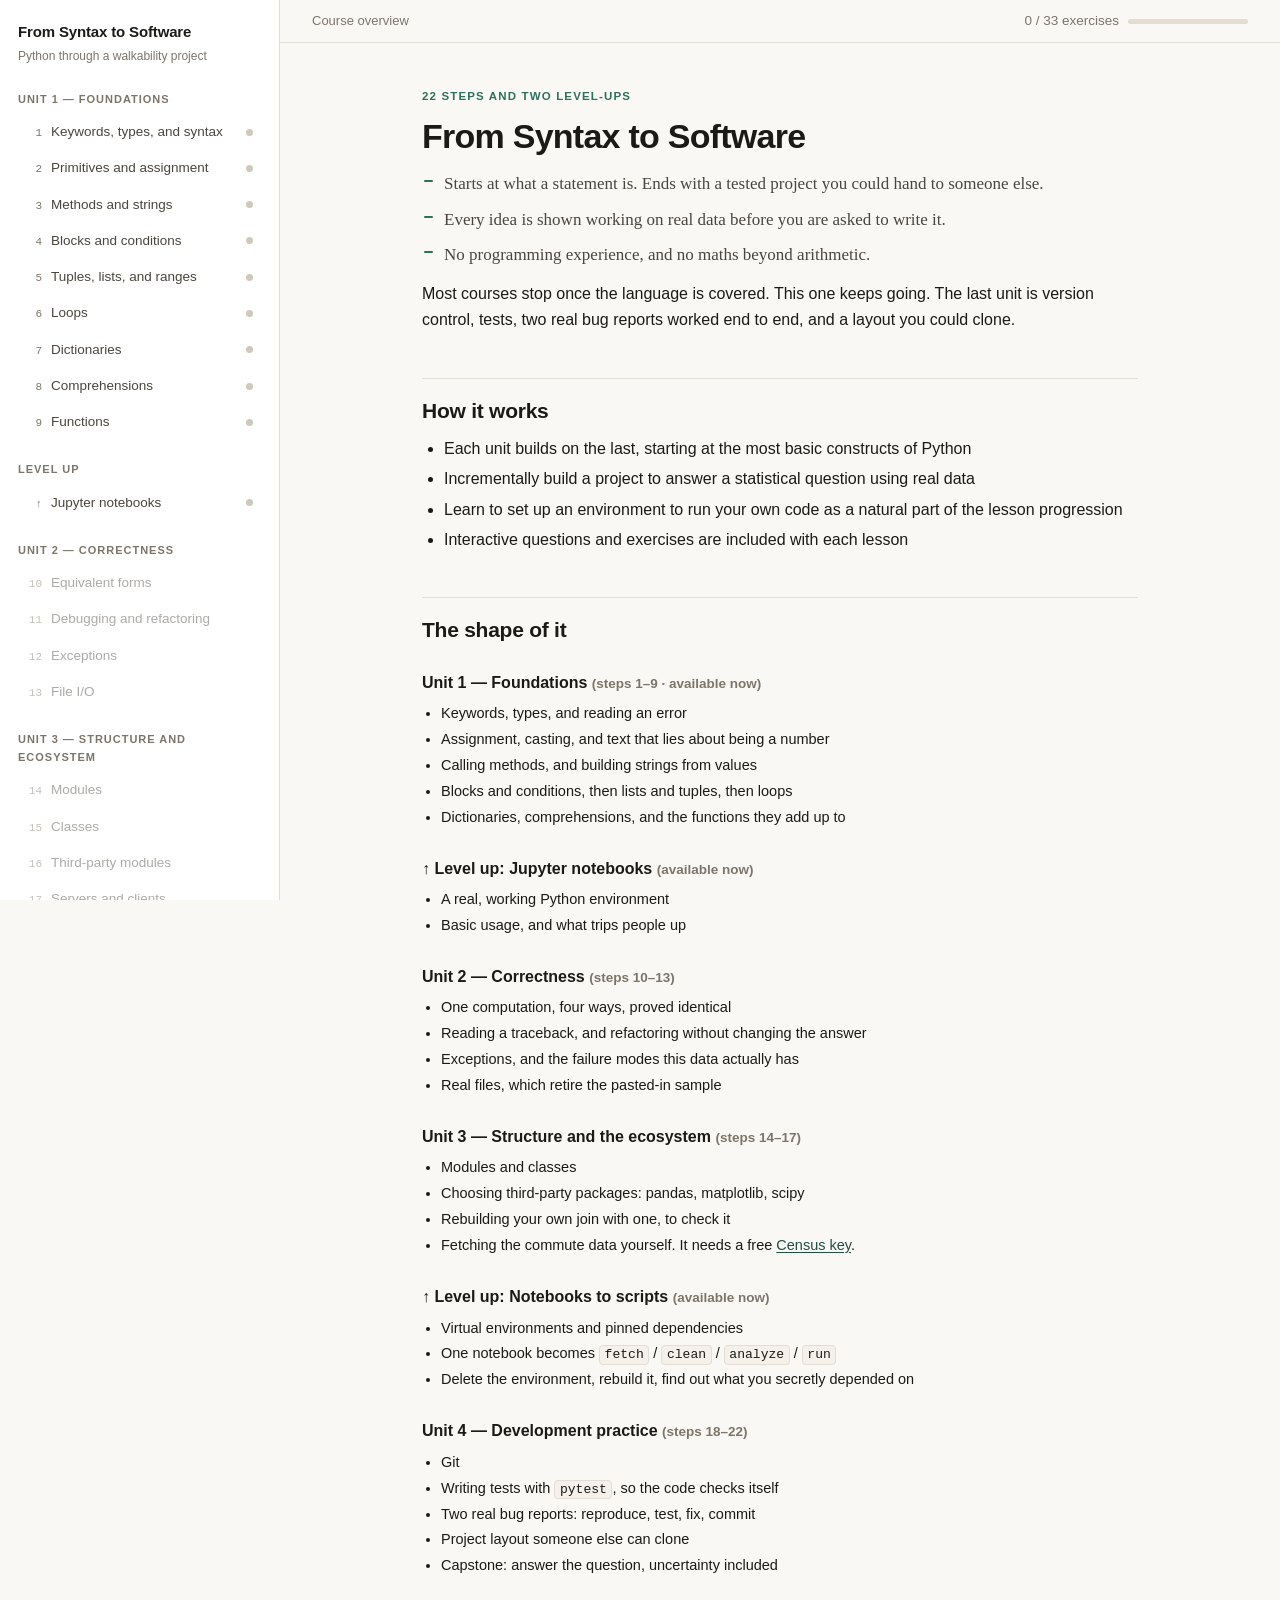
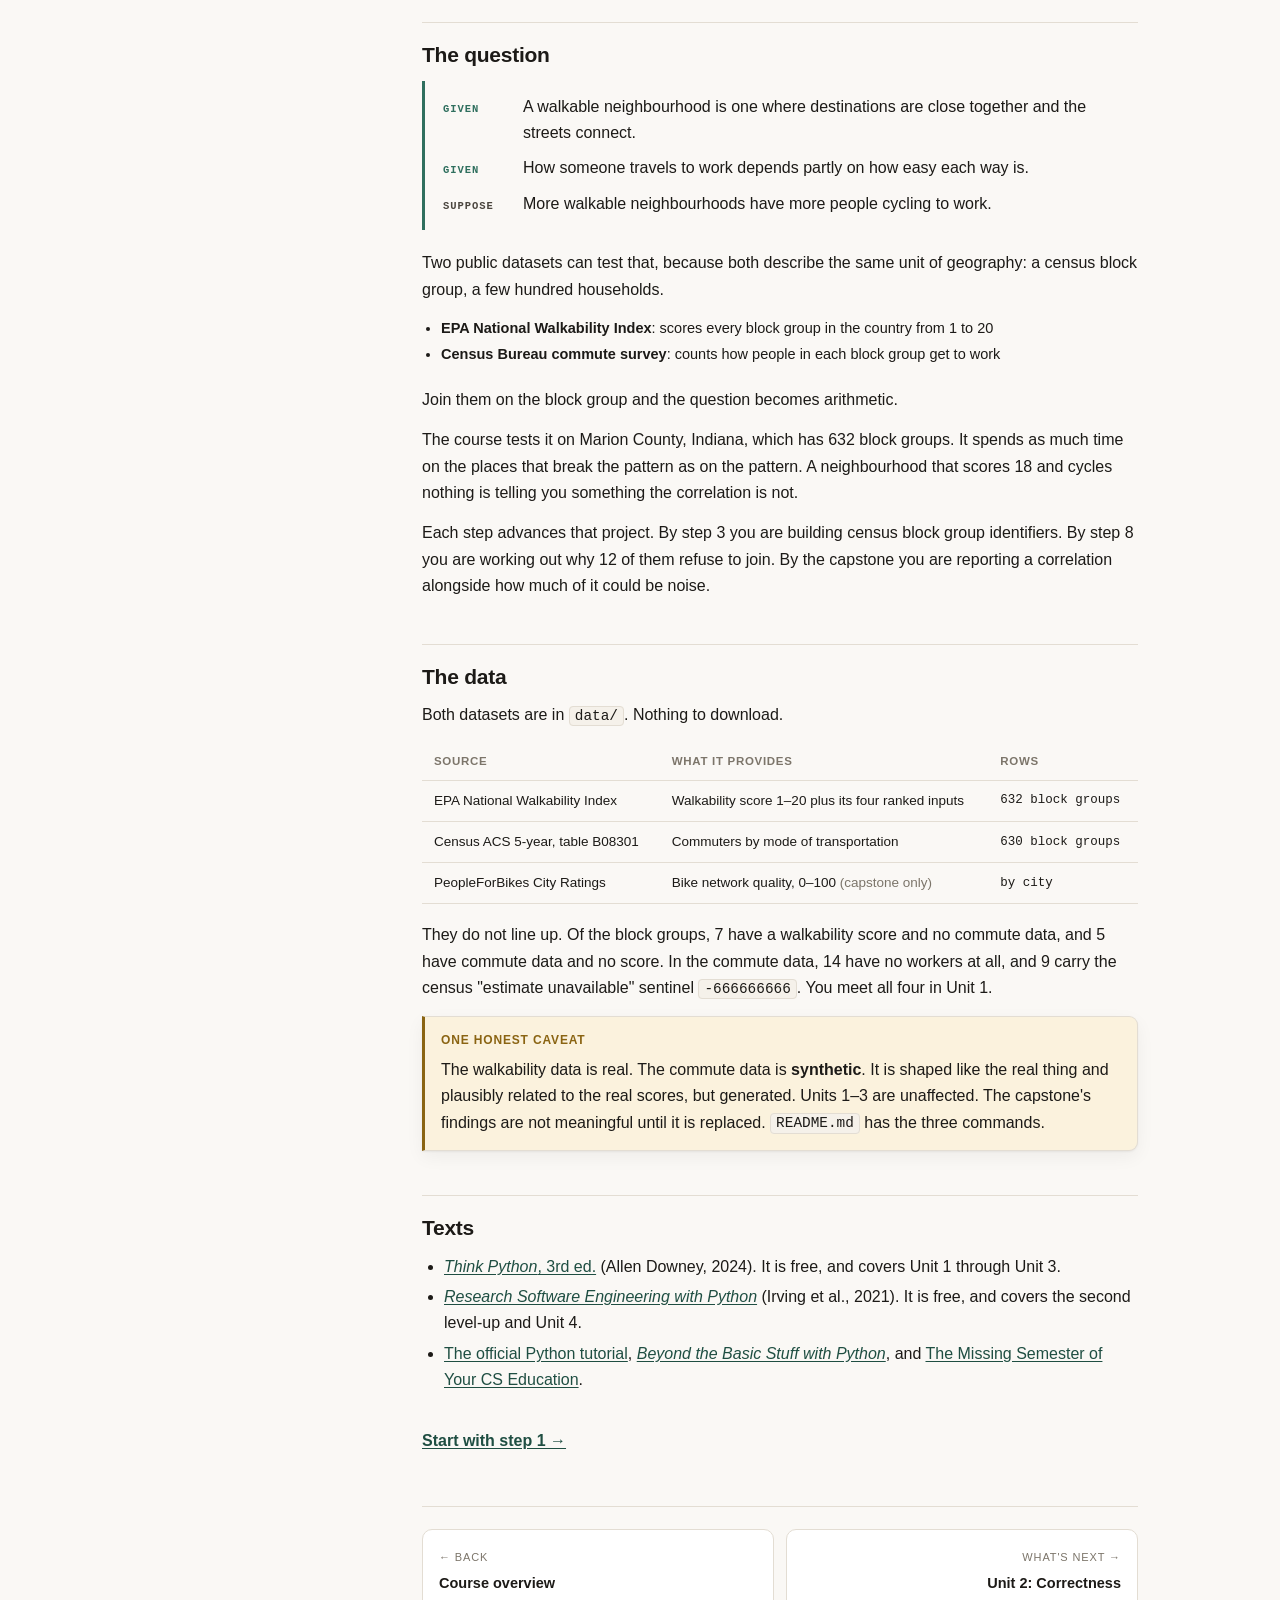
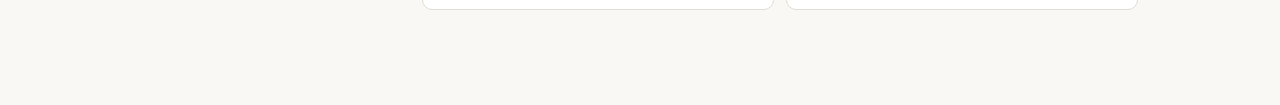
==== commit 9c6ccaca: "Plain-writing pass: five rules from Simplified Technical English The course text and README now foll" ====
--- a/index.html
+++ b/index.html
@@ -23,8 +23,8 @@
         <li>No programming experience, and no maths beyond arithmetic.</li>
       </ul>
 
-      <p>Most courses stop once the language is covered, this one keeps going:
-      the last unit is version control, tests, two real bug reports worked end
+      <p>Most courses stop once the language is covered. This one keeps going.
+      The last unit is version control, tests, two real bug reports worked end
       to end, and a layout you could clone.</p>
 
       <h2>How it works</h2>
@@ -59,7 +59,7 @@
       <h3>Unit 2 — Correctness <span class="small">(steps 10–13)</span></h3>
       <ul class="tight">
         <li>One computation, four ways, proved identical</li>
-        <li>Reading a traceback; refactoring without changing the answer</li>
+        <li>Reading a traceback, and refactoring without changing the answer</li>
         <li>Exceptions, and the failure modes this data actually has</li>
         <li>Real files, which retire the pasted-in sample</li>
       </ul>
@@ -69,8 +69,8 @@
         <li>Modules and classes</li>
         <li>Choosing third-party packages: pandas, matplotlib, scipy</li>
         <li>Rebuilding your own join with one, to check it</li>
-        <li>Fetching the commute data yourself — needs a free
-        <a href="https://api.census.gov/data/key_signup.html" target="_blank" rel="noopener noreferrer">Census key</a></li>
+        <li>Fetching the commute data yourself. It needs a free
+        <a href="https://api.census.gov/data/key_signup.html" target="_blank" rel="noopener noreferrer">Census key</a>.</li>
       </ul>
 
       <h3>↑ Level up: Notebooks to scripts <span class="small">(available now)</span></h3>
@@ -104,20 +104,20 @@
       <p>Two public datasets can test that, because both describe the same
       unit of geography: a census block group, a few hundred households.</p>
       <ul class="tight">
-        <li><b>EPA National Walkability Index</b> — scores every block group in
+        <li><b>EPA National Walkability Index</b>: scores every block group in
         the country from 1 to 20</li>
-        <li><b>Census Bureau commute survey</b> — counts how people in each
+        <li><b>Census Bureau commute survey</b>: counts how people in each
         block group get to work</li>
       </ul>
       <p>Join them on the block group and the question becomes arithmetic.</p>
-      <p>The course tests it on Marion County, Indiana — 632 block groups — and
-      spends as much time on the places that break the pattern as on the
-      pattern. A neighbourhood that scores 18 and cycles nothing is telling you
+      <p>The course tests it on Marion County, Indiana, which has 632 block
+      groups. It spends as much time on the places that break the pattern as on
+      the pattern. A neighbourhood that scores 18 and cycles nothing is telling you
       something the correlation is not.</p>
       <p>Each step advances that project. By step 3 you are building census
-      block group identifiers, by step 8 working out why 12 of them refuse to
-      join, and by the capstone you are reporting a correlation alongside how
-      much of it could be noise.</p>
+      block group identifiers. By step 8 you are working out why 12 of them
+      refuse to join. By the capstone you are reporting a correlation alongside
+      how much of it could be noise.</p>
 
       <h2>The data</h2>
       <p>Both datasets are in <code>data/</code>. Nothing to download.</p>
@@ -137,16 +137,16 @@
         </tbody>
       </table>
       </div>
-      <p>They do not line up. 7 block groups have a walkability score and no
-      commute data, 5 have commute data and no score, 14 have no workers at
-      all, and 9 carry the census "estimate unavailable" sentinel
-      <code>-666666666</code>. You meet all four in Unit 1.</p>
+      <p>They do not line up. Of the block groups, 7 have a walkability score
+      and no commute data, and 5 have commute data and no score. In the commute
+      data, 14 have no workers at all, and 9 carry the census "estimate
+      unavailable" sentinel <code>-666666666</code>. You meet all four in Unit 1.</p>
 
       <div class="note warn">
         <h4>One honest caveat</h4>
         <p>The walkability data is real. The commute data is
-        <b>synthetic</b> — shaped like the real thing and plausibly related to
-        the real scores, but generated. Units 1–3 are unaffected; the
+        <b>synthetic</b>. It is shaped like the real thing and plausibly related
+        to the real scores, but generated. Units 1–3 are unaffected. The
         capstone's findings are not meaningful until it is replaced.
         <code>README.md</code> has the three commands.</p>
       </div>
@@ -154,9 +154,9 @@
       <h2>Texts</h2>
       <ul>
         <li><a href="https://allendowney.github.io/ThinkPython/" target="_blank" rel="noopener noreferrer"><i>Think Python</i>, 3rd ed.</a>
-        (Allen Downey, 2024) — free, and covers Unit 1 through Unit 3.</li>
+        (Allen Downey, 2024). It is free, and covers Unit 1 through Unit 3.</li>
         <li><a href="https://third-bit.com/py-rse/" target="_blank" rel="noopener noreferrer"><i>Research Software Engineering with Python</i></a>
-        (Irving et al., 2021) — free, and covers the second level-up and Unit 4.</li>
+        (Irving et al., 2021). It is free, and covers the second level-up and Unit 4.</li>
         <li><a href="https://docs.python.org/3/tutorial/" target="_blank" rel="noopener noreferrer">The official Python tutorial</a>,
         <a href="https://inventwithpython.com/" target="_blank" rel="noopener noreferrer"><i>Beyond the Basic Stuff with Python</i></a>,
         and <a href="https://missing.csail.mit.edu/" target="_blank" rel="noopener noreferrer">The Missing Semester of Your CS Education</a>.</li>
@@ -168,7 +168,7 @@
     </div>
   </div>
 </div>
-<script src="assets/nav.js?v=a0f4b0dc"></script>
+<script src="assets/nav.js?v=93ed378f"></script>
 <script src="assets/runner.js?v=277a066f"></script>
 </body>
 </html>
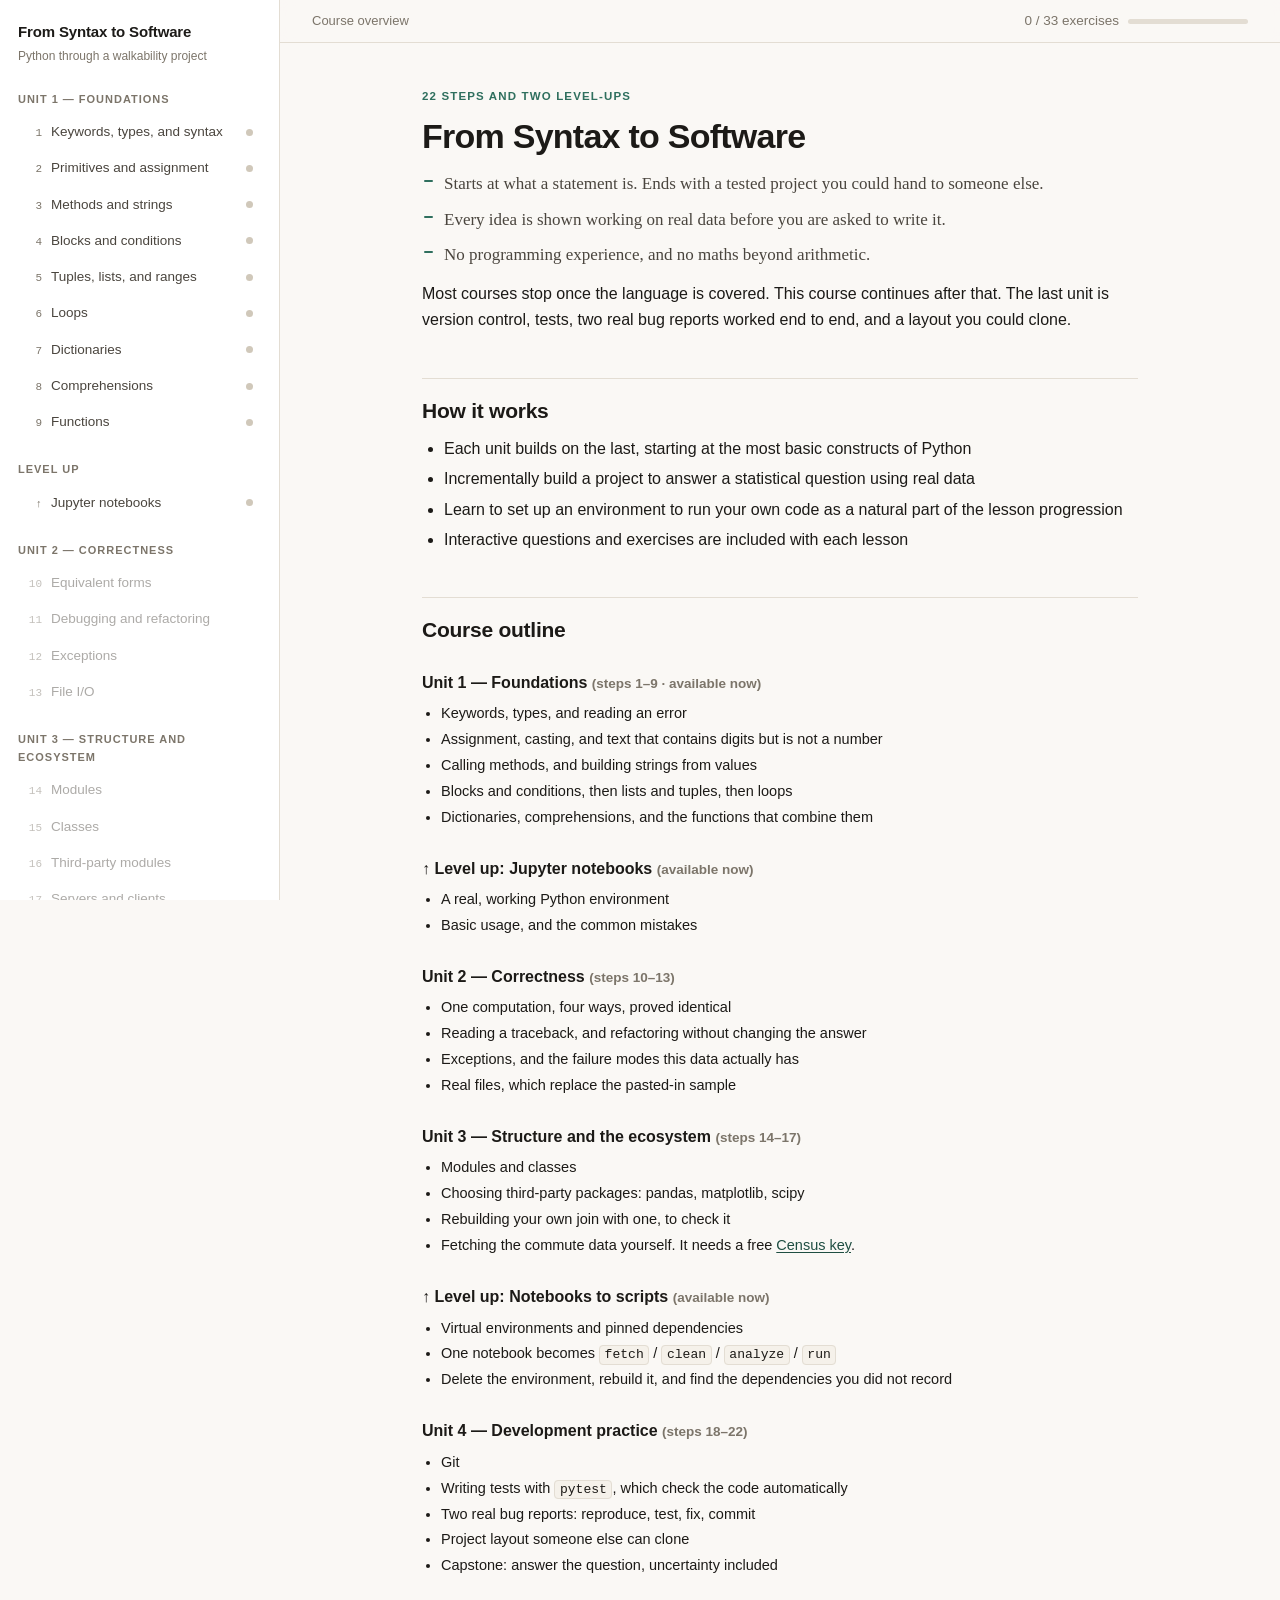
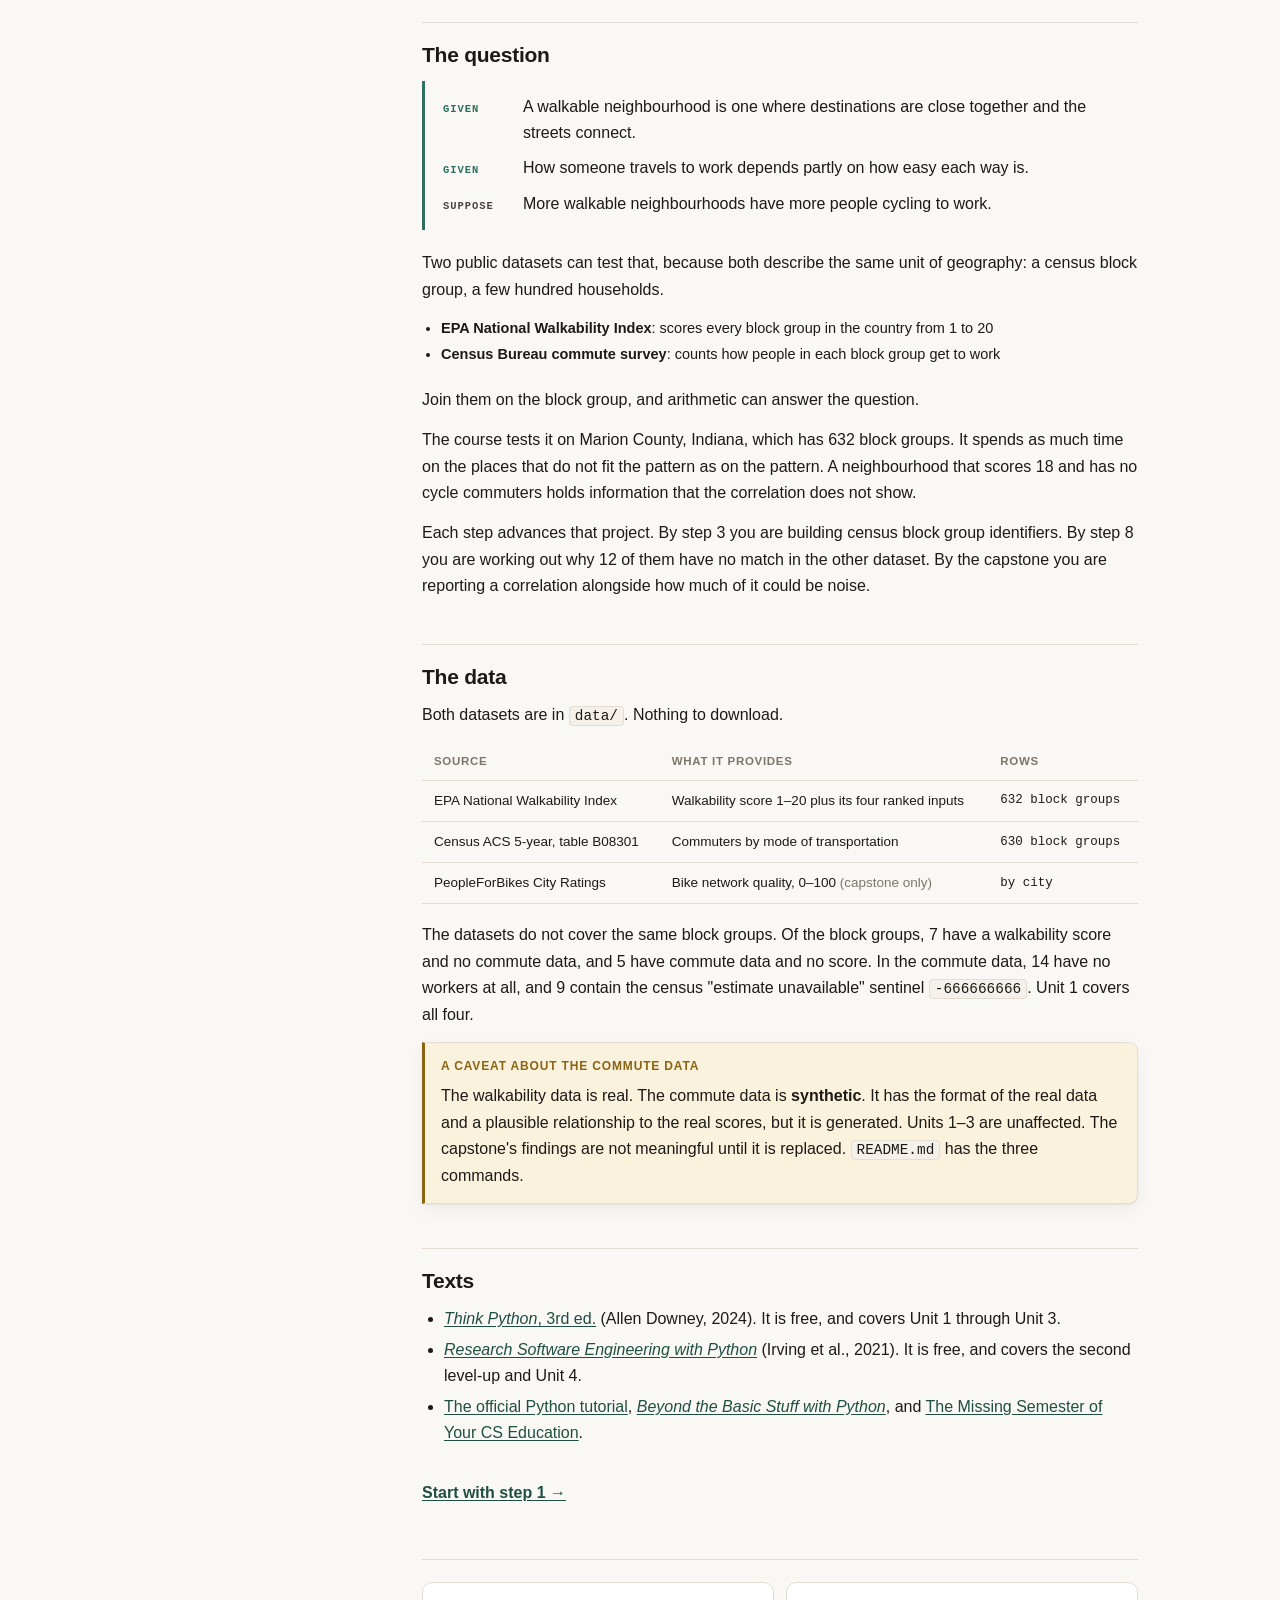
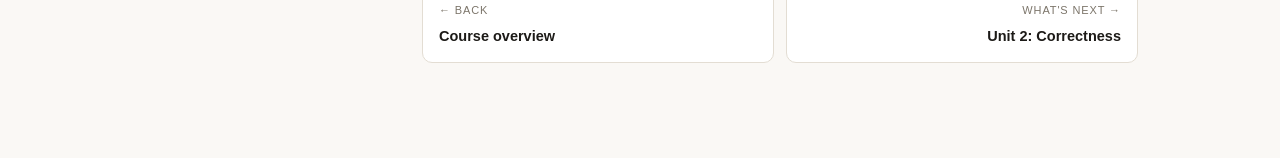
==== commit 2f863059: "Test: literal language only, no figurative or expressive wording A trial of the Simplified Technical" ====
--- a/index.html
+++ b/index.html
@@ -23,7 +23,7 @@
         <li>No programming experience, and no maths beyond arithmetic.</li>
       </ul>
 
-      <p>Most courses stop once the language is covered. This one keeps going.
+      <p>Most courses stop once the language is covered. This course continues after that.
       The last unit is version control, tests, two real bug reports worked end
       to end, and a layout you could clone.</p>
 
@@ -39,21 +39,21 @@
         lesson</li>
       </ul>
 
-      <h2>The shape of it</h2>
+      <h2>Course outline</h2>
 
       <h3>Unit 1 — Foundations <span class="small">(steps 1–9 · available now)</span></h3>
       <ul class="tight">
         <li>Keywords, types, and reading an error</li>
-        <li>Assignment, casting, and text that lies about being a number</li>
+        <li>Assignment, casting, and text that contains digits but is not a number</li>
         <li>Calling methods, and building strings from values</li>
         <li>Blocks and conditions, then lists and tuples, then loops</li>
-        <li>Dictionaries, comprehensions, and the functions they add up to</li>
+        <li>Dictionaries, comprehensions, and the functions that combine them</li>
       </ul>
 
       <h3>↑ Level up: Jupyter notebooks <span class="small">(available now)</span></h3>
       <ul class="tight">
         <li>A real, working Python environment</li>
-        <li>Basic usage, and what trips people up</li>
+        <li>Basic usage, and the common mistakes</li>
       </ul>
 
       <h3>Unit 2 — Correctness <span class="small">(steps 10–13)</span></h3>
@@ -61,7 +61,7 @@
         <li>One computation, four ways, proved identical</li>
         <li>Reading a traceback, and refactoring without changing the answer</li>
         <li>Exceptions, and the failure modes this data actually has</li>
-        <li>Real files, which retire the pasted-in sample</li>
+        <li>Real files, which replace the pasted-in sample</li>
       </ul>
 
       <h3>Unit 3 — Structure and the ecosystem <span class="small">(steps 14–17)</span></h3>
@@ -78,14 +78,14 @@
         <li>Virtual environments and pinned dependencies</li>
         <li>One notebook becomes <code>fetch</code> / <code>clean</code> /
         <code>analyze</code> / <code>run</code></li>
-        <li>Delete the environment, rebuild it, find out what you secretly
-        depended on</li>
+        <li>Delete the environment, rebuild it, and find the dependencies you
+        did not record</li>
       </ul>
 
       <h3>Unit 4 — Development practice <span class="small">(steps 18–22)</span></h3>
       <ul class="tight">
         <li>Git</li>
-        <li>Writing tests with <code>pytest</code>, so the code checks itself</li>
+        <li>Writing tests with <code>pytest</code>, which check the code automatically</li>
         <li>Two real bug reports: reproduce, test, fix, commit</li>
         <li>Project layout someone else can clone</li>
         <li>Capstone: answer the question, uncertainty included</li>
@@ -109,14 +109,14 @@
         <li><b>Census Bureau commute survey</b>: counts how people in each
         block group get to work</li>
       </ul>
-      <p>Join them on the block group and the question becomes arithmetic.</p>
+      <p>Join them on the block group, and arithmetic can answer the question.</p>
       <p>The course tests it on Marion County, Indiana, which has 632 block
-      groups. It spends as much time on the places that break the pattern as on
-      the pattern. A neighbourhood that scores 18 and cycles nothing is telling you
-      something the correlation is not.</p>
+      groups. It spends as much time on the places that do not fit the pattern as on
+      the pattern. A neighbourhood that scores 18 and has no cycle commuters
+      holds information that the correlation does not show.</p>
       <p>Each step advances that project. By step 3 you are building census
       block group identifiers. By step 8 you are working out why 12 of them
-      refuse to join. By the capstone you are reporting a correlation alongside
+      have no match in the other dataset. By the capstone you are reporting a correlation alongside
       how much of it could be noise.</p>
 
       <h2>The data</h2>
@@ -137,16 +137,16 @@
         </tbody>
       </table>
       </div>
-      <p>They do not line up. Of the block groups, 7 have a walkability score
+      <p>The datasets do not cover the same block groups. Of the block groups, 7 have a walkability score
       and no commute data, and 5 have commute data and no score. In the commute
-      data, 14 have no workers at all, and 9 carry the census "estimate
-      unavailable" sentinel <code>-666666666</code>. You meet all four in Unit 1.</p>
+      data, 14 have no workers at all, and 9 contain the census "estimate
+      unavailable" sentinel <code>-666666666</code>. Unit 1 covers all four.</p>
 
       <div class="note warn">
-        <h4>One honest caveat</h4>
+        <h4>A caveat about the commute data</h4>
         <p>The walkability data is real. The commute data is
-        <b>synthetic</b>. It is shaped like the real thing and plausibly related
-        to the real scores, but generated. Units 1–3 are unaffected. The
+        <b>synthetic</b>. It has the format of the real data and a plausible relationship
+        to the real scores, but it is generated. Units 1–3 are unaffected. The
         capstone's findings are not meaningful until it is replaced.
         <code>README.md</code> has the three commands.</p>
       </div>
